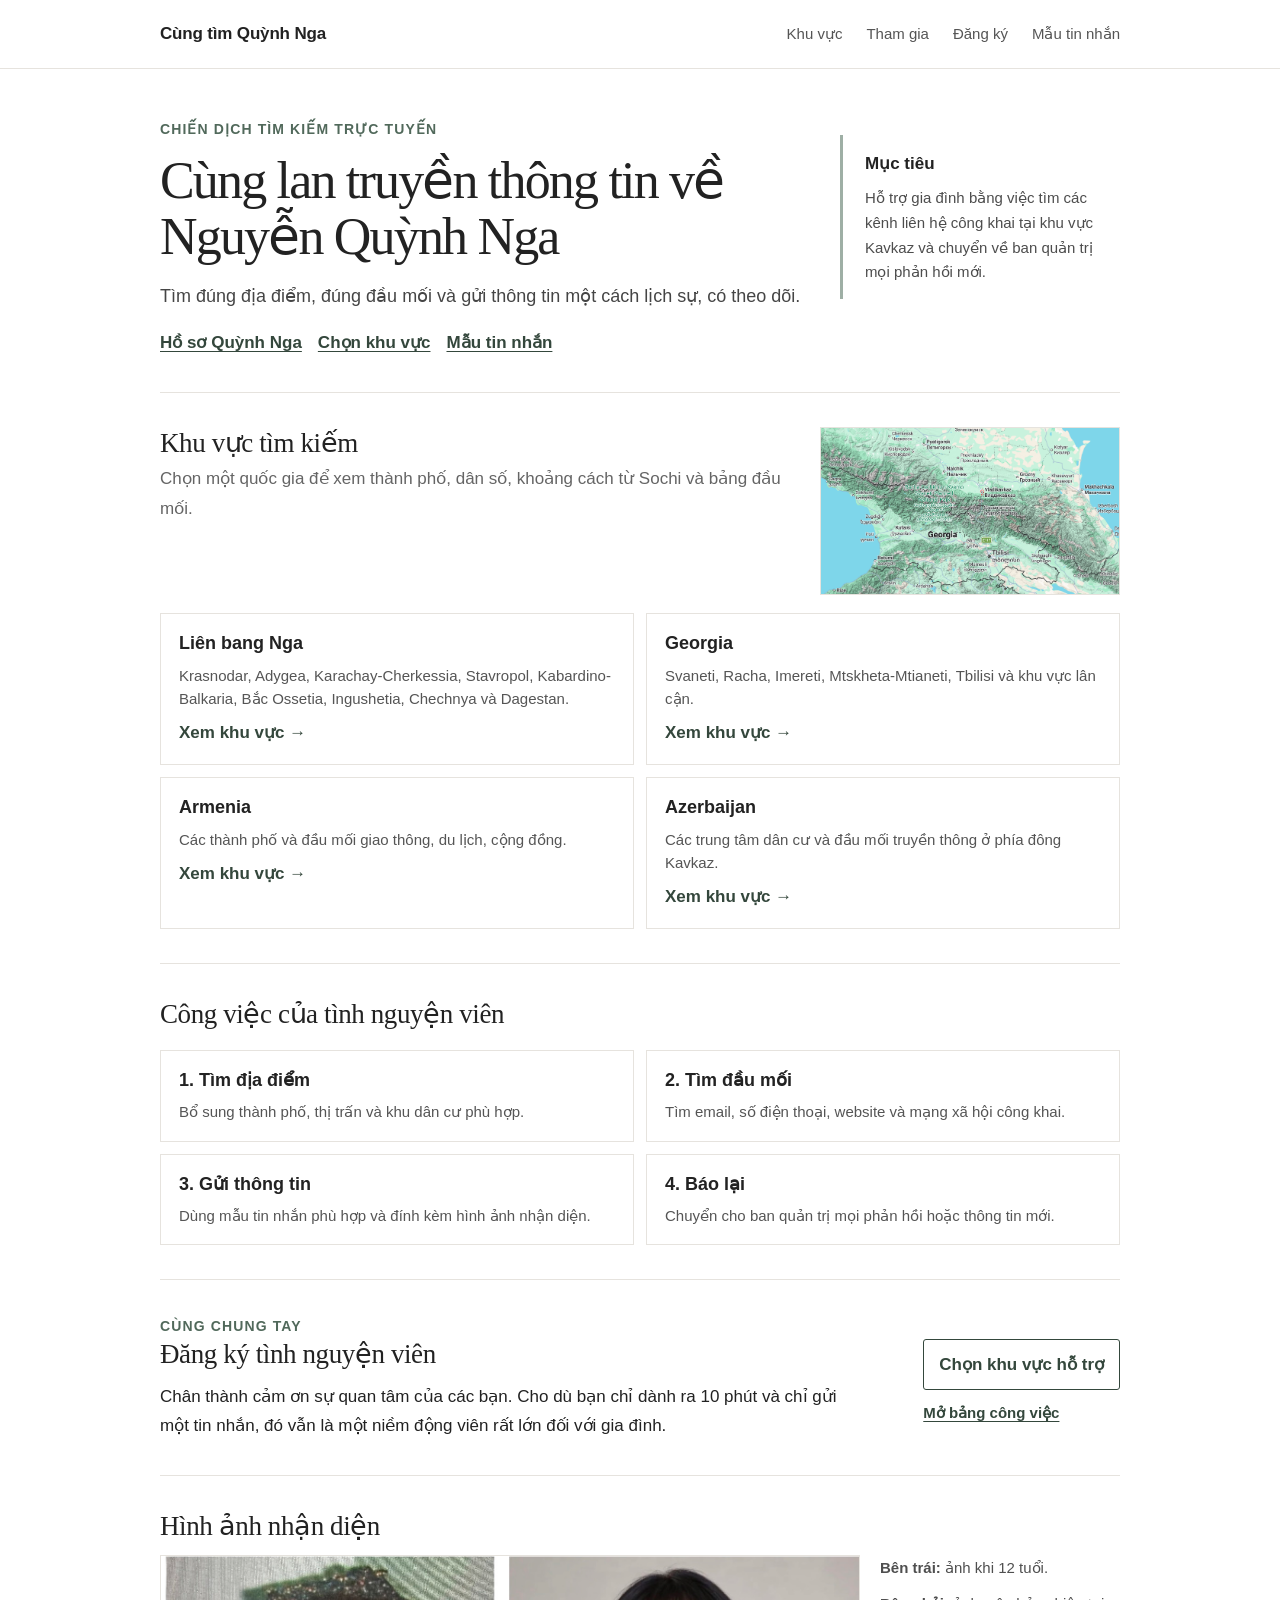
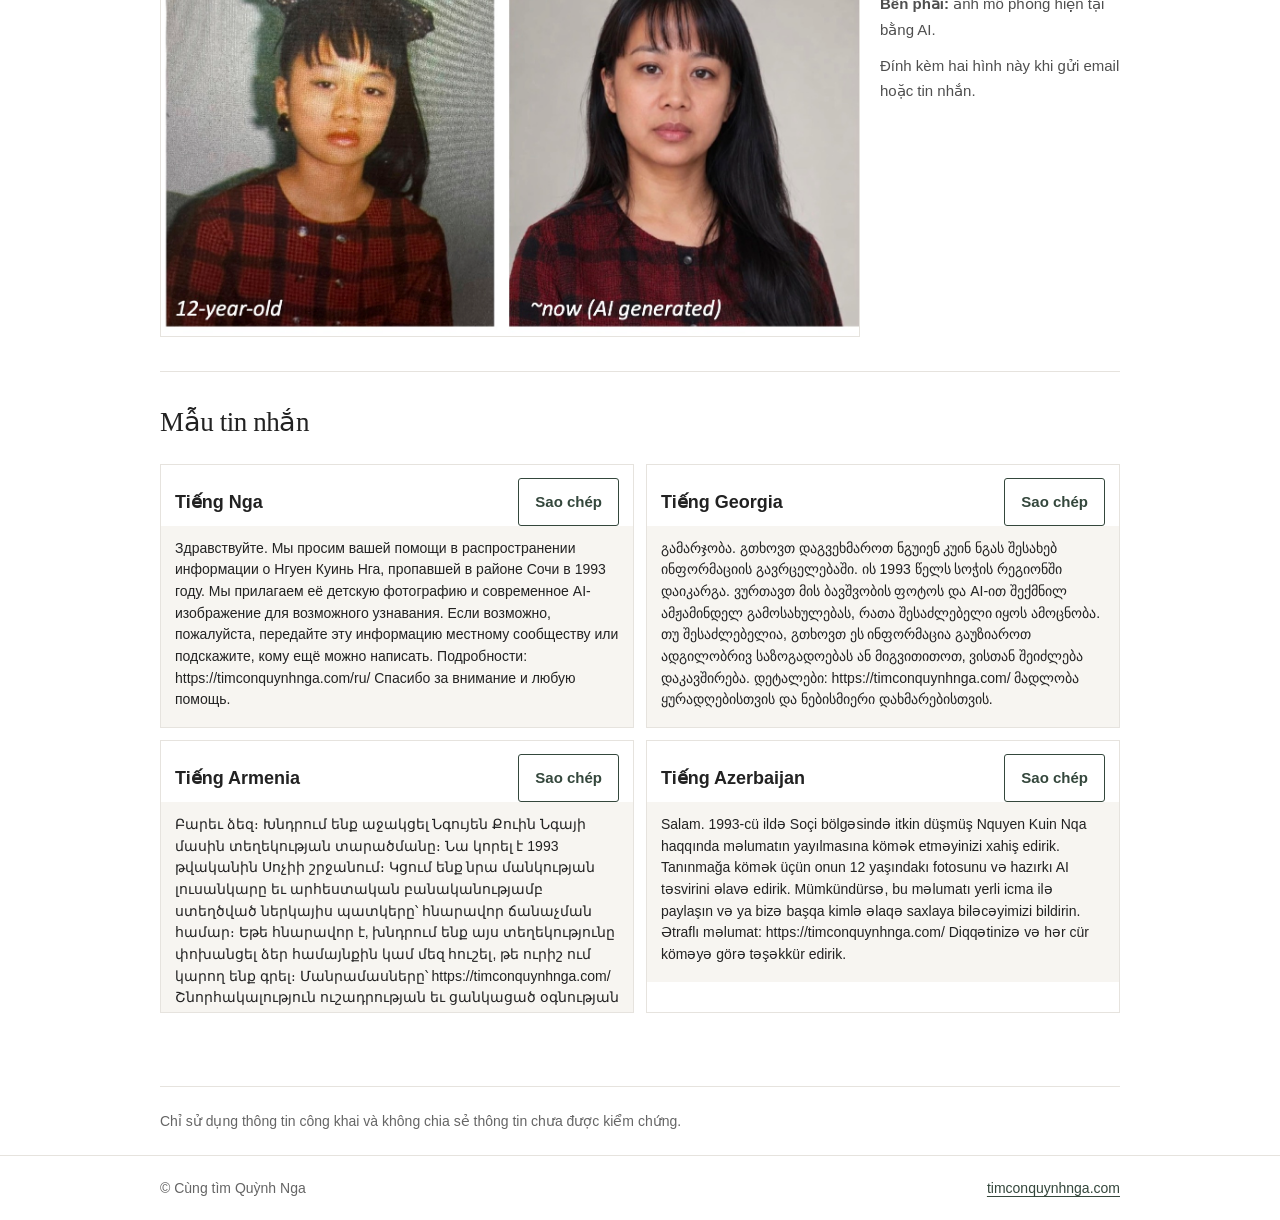
==== index.html @ 2521f254 "init" ====
<!doctype html>
<html lang="vi">
<head>
  <meta charset="utf-8">
  <meta name="viewport" content="width=device-width, initial-scale=1">
  <meta name="description" content="Chiến dịch cộng đồng hỗ trợ lan truyền thông tin tìm kiếm Nguyễn Quỳnh Nga tại khu vực Kavkaz.">
  <title>Cùng tìm Quỳnh Nga</title>
  <link rel="stylesheet" href="styles.css">
</head>
<body>
  <a class="skip-link" href="#main">Bỏ qua điều hướng</a>

  <header class="site-header">
    <div class="page header-inner">
      <a class="site-name" href="index.html">Cùng tìm Quỳnh Nga</a>
      <nav aria-label="Điều hướng chính">
        <a href="#khu-vuc">Khu vực</a>
        <a href="#tinh-nguyen">Tham gia</a>
        <a href="#dang-ky">Đăng ký</a>
        <a href="#mau-thu">Mẫu tin nhắn</a>
      </nav>
    </div>
  </header>

  <main id="main" class="page">
    <section class="intro" id="top">
      <div class="intro-copy">
        <p class="kicker">Chiến dịch tìm kiếm trực tuyến</p>
        <h1>Cùng lan truyền thông tin về Nguyễn Quỳnh Nga</h1>
        <p class="intro-text">Tìm đúng địa điểm, đúng đầu mối và gửi thông tin một cách lịch sự, có theo dõi.</p>
        <div class="links-row">
          <a href="https://timconquynhnga.com/" target="_blank" rel="noopener">Hồ sơ Quỳnh Nga</a>
          <a href="#khu-vuc">Chọn khu vực</a>
          <a href="#mau-thu">Mẫu tin nhắn</a>
        </div>
      </div>
      <aside class="intro-note">
        <strong>Mục tiêu</strong>
        <p>Hỗ trợ gia đình bằng việc tìm các kênh liên hệ công khai tại khu vực Kavkaz và chuyển về ban quản trị mọi phản hồi mới.</p>
      </aside>
    </section>

    <section id="khu-vuc">
      <div class="section-title-row">
        <div>
          <h2>Khu vực tìm kiếm</h2>
          <p class="section-lead">Chọn một quốc gia để xem thành phố, dân số, khoảng cách từ Sochi và bảng đầu mối.</p>
        </div>
        <figure class="mountain-map">
          <img src="assets/khu-vuc-nui-tim-kiem.png" alt="Bản đồ địa hình khu vực núi Kavkaz quanh Sochi và Georgia" loading="lazy">
        </figure>
      </div>

      <div class="country-grid compact-grid">
        <article class="country-card">
          <h3>Liên bang Nga</h3>
          <p>Krasnodar, Adygea, Karachay-Cherkessia, Stavropol, Kabardino-Balkaria, Bắc Ossetia, Ingushetia, Chechnya và Dagestan.</p>
          <a class="card-link" href="nga.html">Xem khu vực</a>
        </article>
        <article class="country-card">
          <h3>Georgia</h3>
          <p>Svaneti, Racha, Imereti, Mtskheta-Mtianeti, Tbilisi và khu vực lân cận.</p>
          <a class="card-link" href="georgia.html">Xem khu vực</a>
        </article>
        <article class="country-card">
          <h3>Armenia</h3>
          <p>Các thành phố và đầu mối giao thông, du lịch, cộng đồng.</p>
          <a class="card-link" href="armenia.html">Xem khu vực</a>
        </article>
        <article class="country-card">
          <h3>Azerbaijan</h3>
          <p>Các trung tâm dân cư và đầu mối truyền thông ở phía đông Kavkaz.</p>
          <a class="card-link" href="azerbaijan.html">Xem khu vực</a>
        </article>
      </div>
    </section>

    <section id="tinh-nguyen">
      <h2>Công việc của tình nguyện viên</h2>
      <div class="task-grid compact-grid">
        <article><h3>1. Tìm địa điểm</h3><p>Bổ sung thành phố, thị trấn và khu dân cư phù hợp.</p></article>
        <article><h3>2. Tìm đầu mối</h3><p>Tìm email, số điện thoại, website và mạng xã hội công khai.</p></article>
        <article><h3>3. Gửi thông tin</h3><p>Dùng mẫu tin nhắn phù hợp và đính kèm hình ảnh nhận diện.</p></article>
        <article><h3>4. Báo lại</h3><p>Chuyển cho ban quản trị mọi phản hồi hoặc thông tin mới.</p></article>
      </div>
    </section>

    <section class="volunteer-signup" id="dang-ky">
      <div>
        <p class="kicker">Cùng chung tay</p>
        <h2>Đăng ký tình nguyện viên</h2>
        <p>Chân thành cảm ơn sự quan tâm của các bạn. Cho dù bạn chỉ dành ra 10 phút và chỉ gửi một tin nhắn, đó vẫn là một niềm động viên rất lớn đối với gia đình.</p>
      </div>
      <div class="signup-actions">
        <a class="sheet-button" href="#khu-vuc">Chọn khu vực hỗ trợ</a>
        <a class="text-link" href="https://docs.google.com/spreadsheets/d/1y5IT9wJrsxHUxSeygnta8Y9Z0lQcKngUpPZOKxu6hG8/edit" target="_blank" rel="noopener">Mở bảng công việc</a>
      </div>
    </section>

    <section class="portrait-section" id="nhan-dien">
      <h2>Hình ảnh nhận diện</h2>
      <div class="portrait-card compact-portrait">
        <img src="assets/quynh-nga-doi-chieu.jpg" alt="Ảnh Nguyễn Quỳnh Nga khi 12 tuổi và ảnh mô phỏng hiện tại bằng AI" loading="lazy">
        <div class="portrait-copy">
          <p><strong>Bên trái:</strong> ảnh khi 12 tuổi.</p>
          <p><strong>Bên phải:</strong> ảnh mô phỏng hiện tại bằng AI.</p>
          <p>Đính kèm hai hình này khi gửi email hoặc tin nhắn.</p>
        </div>
      </div>
    </section>

    <section id="mau-thu">
      <h2>Mẫu tin nhắn</h2>
      <div class="message-stack compact-messages">
        <article class="message-card">
          <div class="message-head"><h3>Tiếng Nga</h3><button type="button" class="copy-button" data-target="msg-ru">Sao chép</button></div>
          <div class="message-box" id="msg-ru">Здравствуйте. Мы просим вашей помощи в распространении информации о Нгуен Куинь Нга, пропавшей в районе Сочи в 1993 году. Мы прилагаем её детскую фотографию и современное AI-изображение для возможного узнавания. Если возможно, пожалуйста, передайте эту информацию местному сообществу или подскажите, кому ещё можно написать. Подробности: https://timconquynhnga.com/ru/ Спасибо за внимание и любую помощь.</div>
        </article>
        <article class="message-card">
          <div class="message-head"><h3>Tiếng Georgia</h3><button type="button" class="copy-button" data-target="msg-ka">Sao chép</button></div>
          <div class="message-box" id="msg-ka">გამარჯობა. გთხოვთ დაგვეხმაროთ ნგუიენ კუინ ნგას შესახებ ინფორმაციის გავრცელებაში. ის 1993 წელს სოჭის რეგიონში დაიკარგა. ვურთავთ მის ბავშვობის ფოტოს და AI-ით შექმნილ ამჟამინდელ გამოსახულებას, რათა შესაძლებელი იყოს ამოცნობა. თუ შესაძლებელია, გთხოვთ ეს ინფორმაცია გაუზიაროთ ადგილობრივ საზოგადოებას ან მიგვითითოთ, ვისთან შეიძლება დაკავშირება. დეტალები: https://timconquynhnga.com/ მადლობა ყურადღებისთვის და ნებისმიერი დახმარებისთვის.</div>
        </article>
        <article class="message-card">
          <div class="message-head"><h3>Tiếng Armenia</h3><button type="button" class="copy-button" data-target="msg-hy">Sao chép</button></div>
          <div class="message-box" id="msg-hy">Բարեւ ձեզ։ Խնդրում ենք աջակցել Նգույեն Քուին Նգայի մասին տեղեկության տարածմանը։ Նա կորել է 1993 թվականին Սոչիի շրջանում։ Կցում ենք նրա մանկության լուսանկարը եւ արհեստական բանականությամբ ստեղծված ներկայիս պատկերը՝ հնարավոր ճանաչման համար։ Եթե հնարավոր է, խնդրում ենք այս տեղեկությունը փոխանցել ձեր համայնքին կամ մեզ հուշել, թե ուրիշ ում կարող ենք գրել։ Մանրամասները՝ https://timconquynhnga.com/ Շնորհակալություն ուշադրության եւ ցանկացած օգնության համար։</div>
        </article>
        <article class="message-card">
          <div class="message-head"><h3>Tiếng Azerbaijan</h3><button type="button" class="copy-button" data-target="msg-az">Sao chép</button></div>
          <div class="message-box" id="msg-az">Salam. 1993-cü ildə Soçi bölgəsində itkin düşmüş Nquyen Kuin Nqa haqqında məlumatın yayılmasına kömək etməyinizi xahiş edirik. Tanınmağa kömək üçün onun 12 yaşındakı fotosunu və hazırkı AI təsvirini əlavə edirik. Mümkündürsə, bu məlumatı yerli icma ilə paylaşın və ya bizə başqa kimlə əlaqə saxlaya biləcəyimizi bildirin. Ətraflı məlumat: https://timconquynhnga.com/ Diqqətinizə və hər cür köməyə görə təşəkkür edirik.</div>
        </article>
      </div>
      <p class="copy-status" id="copyStatus" role="status" aria-live="polite"></p>
    </section>

    <section class="closing compact-closing">
      <p>Chỉ sử dụng thông tin công khai và không chia sẻ thông tin chưa được kiểm chứng.</p>
    </section>
  </main>

  <footer>
    <div class="page footer-inner">
      <span>© Cùng tìm Quỳnh Nga</span>
      <a href="https://timconquynhnga.com/" target="_blank" rel="noopener">timconquynhnga.com</a>
    </div>
  </footer>
  <script src="script.js"></script>
</body>
</html>
---- styles.css ----
:root {
  --text: #222;
  --muted: #656565;
  --line: #e6e3de;
  --soft: #f7f5f1;
  --accent: #51695b;
  --accent-dark: #34473c;
  --page: 960px;
}

* { box-sizing: border-box; }
html { scroll-behavior: smooth; }
body {
  margin: 0;
  background: #fff;
  color: var(--text);
  font-family: -apple-system, BlinkMacSystemFont, "Segoe UI", Roboto, Helvetica, Arial, sans-serif;
  font-size: 17px;
  line-height: 1.72;
}
.page { width: min(var(--page), calc(100% - 40px)); margin: 0 auto; }
a { color: var(--accent-dark); text-underline-offset: 3px; }
a:hover { color: #17291f; }
img { max-width: 100%; }

.skip-link { position: absolute; left: -9999px; top: 8px; }
.skip-link:focus { left: 12px; z-index: 10; padding: 8px 12px; background: white; border: 1px solid var(--line); }

.site-header { border-bottom: 1px solid var(--line); background: rgba(255,255,255,.97); position: sticky; top: 0; z-index: 9; }
.header-inner { min-height: 68px; display: flex; align-items: center; justify-content: space-between; gap: 28px; }
.site-name { color: var(--text); font-weight: 650; text-decoration: none; letter-spacing: -.01em; }
nav { display: flex; gap: 24px; flex-wrap: wrap; }
nav a { color: #555; text-decoration: none; font-size: 15px; }
nav a:hover { color: var(--text); }

main section { padding: 50px 0; border-bottom: 1px solid var(--line); }
.intro { display: grid; grid-template-columns: minmax(0, 1fr) 280px; gap: 56px; padding-top: 72px; }
.kicker { margin: 0 0 12px; color: var(--accent); font-size: 14px; font-weight: 700; letter-spacing: .08em; text-transform: uppercase; }
h1 { max-width: 760px; margin: 0 0 22px; font-family: Georgia, "Times New Roman", serif; font-size: clamp(38px, 5.1vw, 58px); line-height: 1.08; font-weight: 500; letter-spacing: -.035em; }
h2 { margin: 0 0 18px; font-family: Georgia, "Times New Roman", serif; font-size: 30px; line-height: 1.25; font-weight: 500; letter-spacing: -.015em; }
h3 { margin: 0 0 8px; font-size: 18px; line-height: 1.35; }
p { margin: 0 0 16px; }
.intro-text { max-width: 700px; color: #454545; font-size: 19px; }
.links-row { display: flex; gap: 20px; flex-wrap: wrap; margin-top: 24px; }
.links-row a { font-weight: 600; }
.intro-note { align-self: start; margin-top: 32px; padding: 20px 0 20px 22px; border-left: 3px solid #9eafa5; color: #4d4d4d; }
.intro-note strong { display: block; margin-bottom: 8px; color: var(--text); }
.intro-note p { margin: 0; font-size: 15px; line-height: 1.65; }
.section-lead { color: var(--muted); margin-top: -8px; }

.portrait-card { display: grid; grid-template-columns: minmax(0, 1fr) 300px; gap: 28px; align-items: start; }
.portrait-card img { display: block; width: 100%; border: 1px solid var(--line); background: var(--soft); }
.portrait-copy { color: #4f4f4f; }

.country-grid, .task-grid { display: grid; grid-template-columns: repeat(2, minmax(0, 1fr)); gap: 18px; margin-top: 28px; }
.country-card, .task-grid article {
  padding: 22px; border: 1px solid var(--line); background: #fff;
}
.country-card p, .task-grid p { color: #555; margin-bottom: 0; }
.card-link { display: inline-block; margin-top: 12px; font-weight: 600; text-decoration: none; }
.card-link::after { content: ' →'; }

.map-block { margin: 38px 0 0; }
.map-block img { display: block; width: 100%; max-height: 620px; object-fit: contain; border: 1px solid var(--line); background: var(--soft); }
figcaption { margin-top: 9px; color: var(--muted); font-size: 14px; }

.soft-note { margin-top: 18px; color: #505050; }
.message-stack { margin-top: 24px; display: grid; gap: 18px; }
.message-card { border: 1px solid var(--line); background: #fff; }
.message-head { display: flex; align-items: center; justify-content: space-between; gap: 16px; padding: 18px 20px 0; }
.message-head h3 { margin: 0; }
.message-box { padding: 16px 20px 22px; background: var(--soft); white-space: pre-wrap; }
button { appearance: none; border: 1px solid var(--accent-dark); background: #fff; color: var(--accent-dark); padding: 10px 16px; border-radius: 3px; font: inherit; font-size: 15px; font-weight: 650; cursor: pointer; }
button:hover { background: var(--accent-dark); color: #fff; }
.copy-status { display: inline-block; margin-top: 14px; color: var(--muted); font-size: 14px; }
.closing { border-bottom: 0; }

.region-page .intro { grid-template-columns: 1fr; gap: 10px; }
.back-link { display: inline-block; margin-bottom: 18px; text-decoration: none; font-weight: 600; }
.region-table { width: 100%; border-collapse: collapse; margin-top: 22px; }
.region-table th, .region-table td { border-bottom: 1px solid var(--line); padding: 12px 10px; text-align: left; vertical-align: top; }
.region-table th { font-size: 14px; color: #555; font-weight: 700; }
.region-list-simple { margin: 0; padding-left: 20px; }
.region-list-simple li { margin-bottom: 10px; }

footer { border-top: 1px solid var(--line); color: var(--muted); font-size: 14px; }
.footer-inner { min-height: 82px; display: flex; align-items: center; justify-content: space-between; gap: 20px; }

@media (max-width: 760px) {
  body { font-size: 16px; }
  .header-inner { padding: 14px 0; align-items: flex-start; flex-direction: column; gap: 8px; }
  nav { gap: 14px; }
  .intro, .portrait-card, .country-grid, .task-grid { grid-template-columns: 1fr; gap: 16px; }
  main section { padding: 40px 0; }
  .footer-inner { padding: 20px 0; align-items: flex-start; flex-direction: column; }
  .message-head { align-items: flex-start; flex-direction: column; }
  .region-table { display: block; overflow-x: auto; }
}

.sheet-button {display:inline-block;margin-top:10px;padding:10px 15px;border:1px solid var(--accent-dark);border-radius:3px;text-decoration:none;font-weight:650;}
.sheet-button:hover {background:var(--accent-dark);color:#fff;}
.city-sheet-link {font-weight:600;white-space:nowrap;}
.sheet-explainer {color:var(--muted);max-width:760px;}

/* Compact layout refinements */
main section { padding: 34px 0; }
.intro { padding-top: 48px; gap: 36px; }
h1 { font-size: clamp(34px, 4.7vw, 52px); margin-bottom: 16px; }
h2 { font-size: 27px; margin-bottom: 12px; }
.intro-text { font-size: 18px; }
.links-row { margin-top: 16px; gap: 16px; }
.intro-note { margin-top: 18px; padding-top: 14px; padding-bottom: 14px; }
.section-title-row { display: grid; grid-template-columns: minmax(0,1fr) 300px; gap: 28px; align-items: start; }
.mountain-map { margin: 0; }
.mountain-map img { display:block; width:100%; aspect-ratio: 16 / 9; object-fit:cover; border:1px solid var(--line); }
.compact-grid { margin-top: 18px; gap: 12px; }
.country-card, .task-grid article { padding: 17px 18px; }
.country-card p, .task-grid p { font-size: 15px; line-height: 1.55; }
.card-link { margin-top: 8px; }
.compact-portrait { grid-template-columns: minmax(0, 1fr) 240px; gap: 20px; }
.compact-portrait img { max-height: 430px; object-fit: cover; }
.compact-portrait p { margin-bottom: 10px; font-size: 15px; }
.compact-messages { grid-template-columns: repeat(2,minmax(0,1fr)); gap: 12px; }
.message-head { padding: 13px 14px 0; }
.message-box { padding: 12px 14px 16px; font-size: 14px; line-height: 1.55; max-height: 210px; overflow:auto; }
.compact-closing { padding-top: 22px; padding-bottom: 22px; }
.compact-closing p { margin: 0; color: var(--muted); font-size: 14px; }
.footer-inner { min-height: 64px; }
.region-page .intro { padding-top: 36px; padding-bottom: 24px; }
.region-page main section { padding: 28px 0; }
.region-table { margin-top: 14px; }
.region-table th, .region-table td { padding: 9px 8px; }

@media (max-width:760px) {
  .section-title-row, .compact-messages { grid-template-columns: 1fr; }
  .mountain-map { max-width: 420px; }
  .compact-portrait { grid-template-columns: 1fr; }
  .message-box { max-height: none; }
}

.volunteer-signup {
  display: grid;
  grid-template-columns: minmax(0, 1fr) auto;
  gap: 32px;
  align-items: center;
  padding-top: 34px;
  padding-bottom: 34px;
}
.volunteer-signup h2 { margin-bottom: 10px; }
.volunteer-signup p { max-width: 690px; margin-bottom: 0; }
.signup-actions { display: flex; flex-direction: column; align-items: flex-start; gap: 10px; min-width: 190px; }
.text-link { font-size: 15px; font-weight: 600; }
@media (max-width: 760px) {
  .volunteer-signup { grid-template-columns: 1fr; gap: 18px; }
}
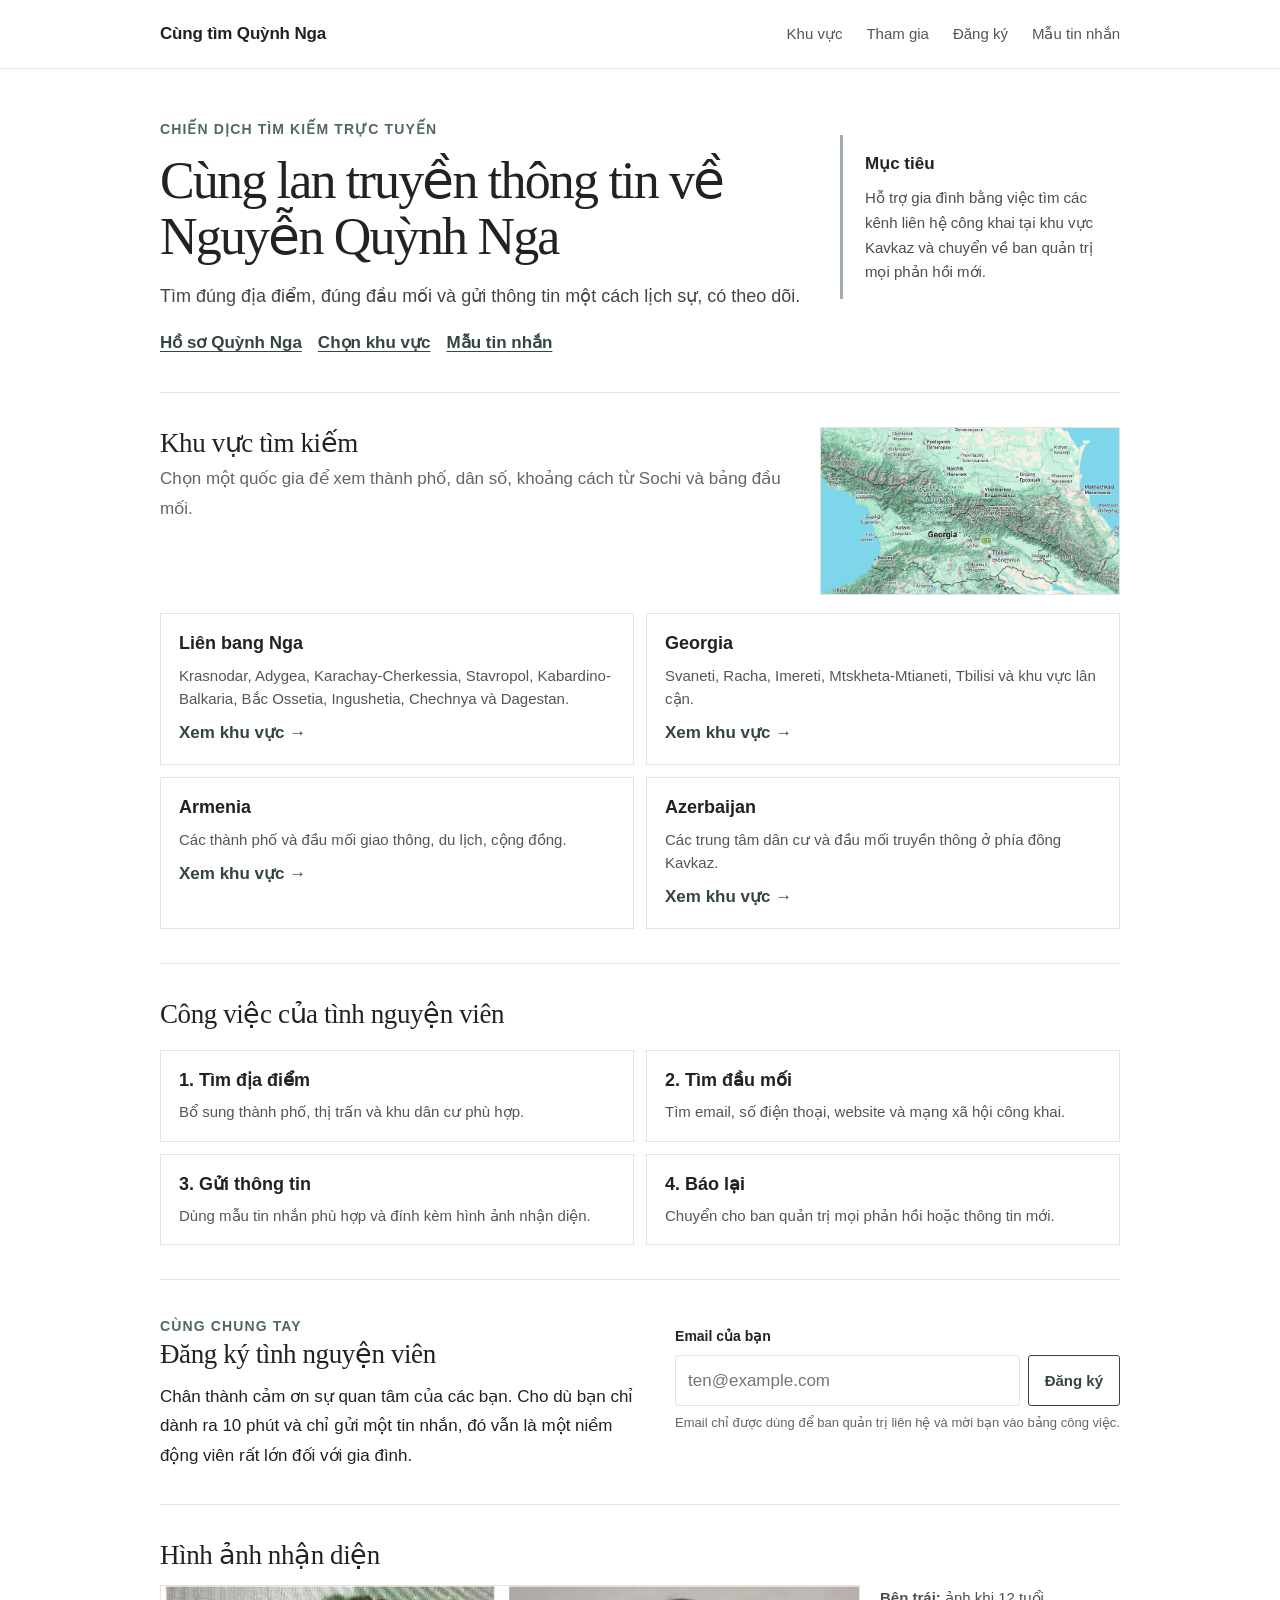
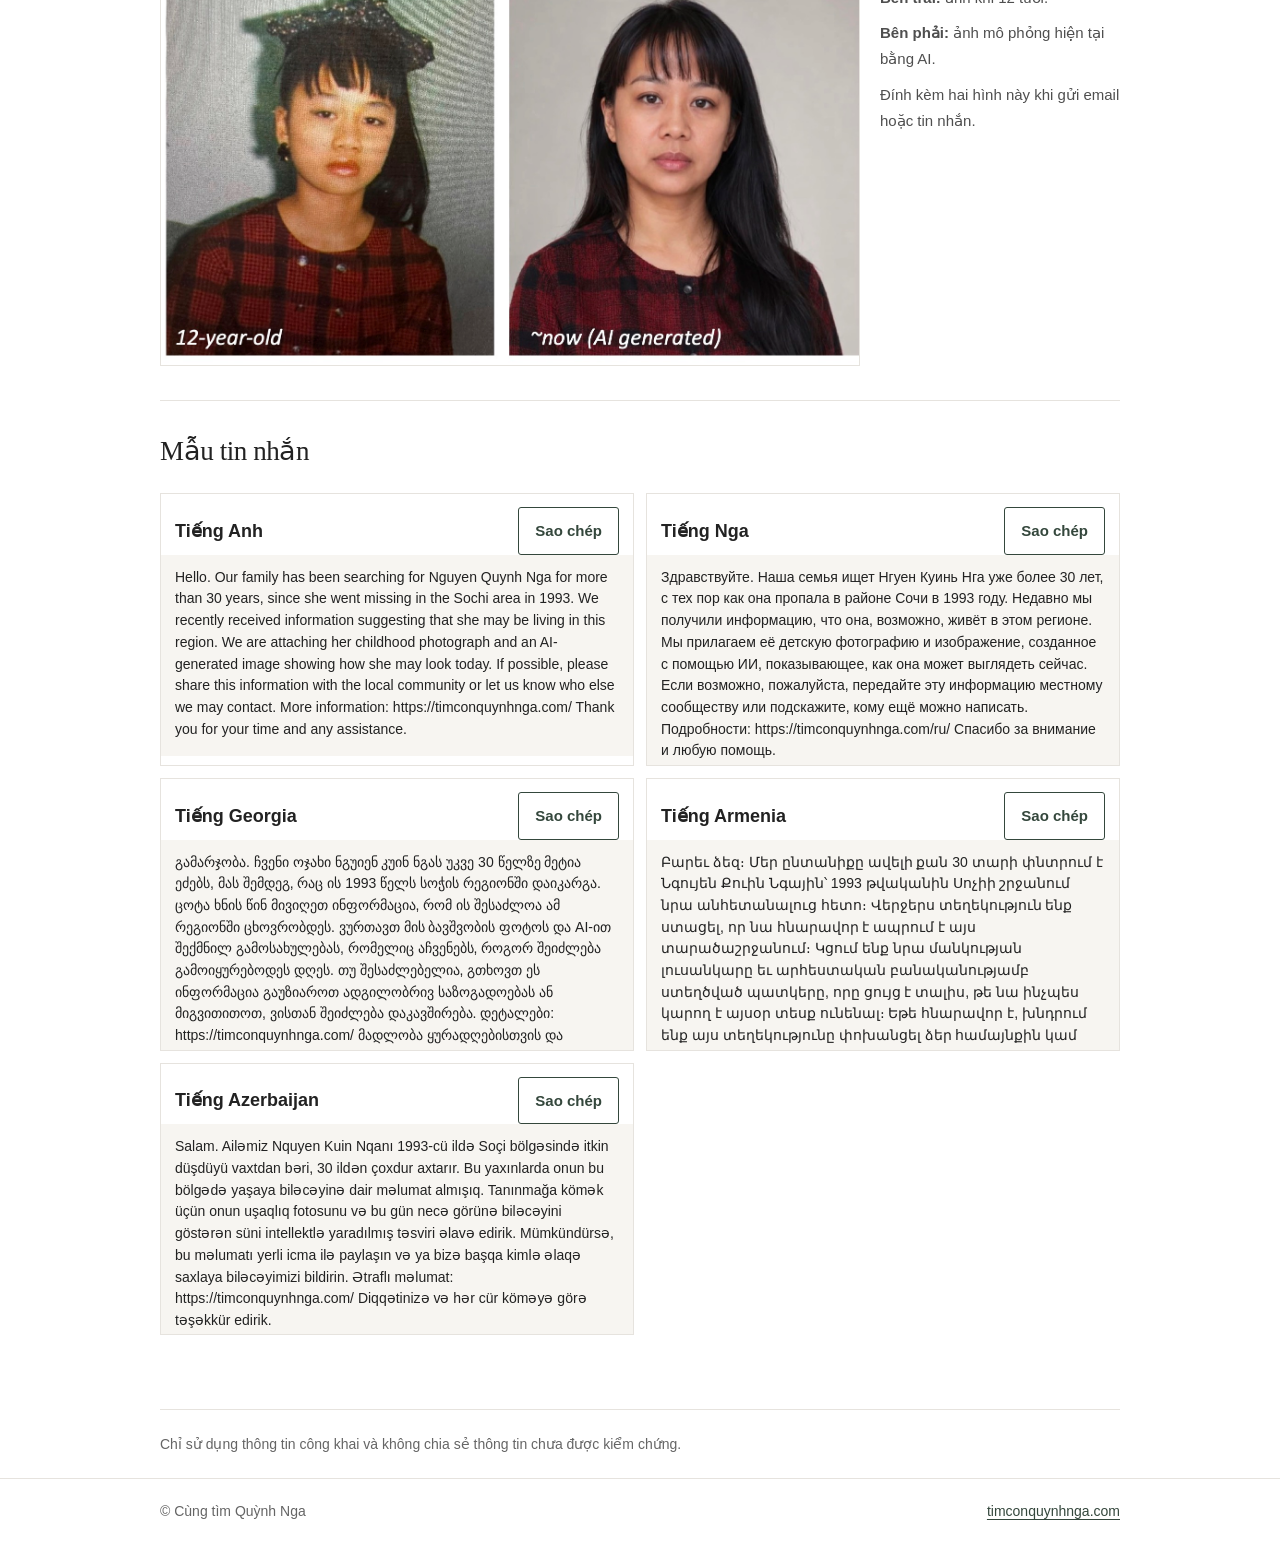
==== commit 20feb401: "update" ====
--- a/index.html
+++ b/index.html
@@ -91,10 +91,16 @@
         <h2>Đăng ký tình nguyện viên</h2>
         <p>Chân thành cảm ơn sự quan tâm của các bạn. Cho dù bạn chỉ dành ra 10 phút và chỉ gửi một tin nhắn, đó vẫn là một niềm động viên rất lớn đối với gia đình.</p>
       </div>
-      <div class="signup-actions">
-        <a class="sheet-button" href="#khu-vuc">Chọn khu vực hỗ trợ</a>
-        <a class="text-link" href="https://docs.google.com/spreadsheets/d/1y5IT9wJrsxHUxSeygnta8Y9Z0lQcKngUpPZOKxu6hG8/edit" target="_blank" rel="noopener">Mở bảng công việc</a>
-      </div>
+      <form class="signup-form" id="volunteerForm" novalidate>
+        <label for="volunteerEmail">Email của bạn</label>
+        <div class="signup-row">
+          <input id="volunteerEmail" name="email" type="email" autocomplete="email" placeholder="ten@example.com" required>
+          <button type="submit">Đăng ký</button>
+        </div>
+        <input class="hp-field" type="text" name="website" tabindex="-1" autocomplete="off" aria-hidden="true">
+        <p class="form-note">Email chỉ được dùng để ban quản trị liên hệ và mời bạn vào bảng công việc.</p>
+        <p class="form-status" id="volunteerStatus" role="status" aria-live="polite"></p>
+      </form>
     </section>
 
     <section class="portrait-section" id="nhan-dien">
@@ -113,20 +119,24 @@
       <h2>Mẫu tin nhắn</h2>
       <div class="message-stack compact-messages">
         <article class="message-card">
+          <div class="message-head"><h3>Tiếng Anh</h3><button type="button" class="copy-button" data-target="msg-en">Sao chép</button></div>
+          <div class="message-box" id="msg-en">Hello. Our family has been searching for Nguyen Quynh Nga for more than 30 years, since she went missing in the Sochi area in 1993. We recently received information suggesting that she may be living in this region. We are attaching her childhood photograph and an AI-generated image showing how she may look today. If possible, please share this information with the local community or let us know who else we may contact. More information: https://timconquynhnga.com/ Thank you for your time and any assistance.</div>
+        </article>
+        <article class="message-card">
           <div class="message-head"><h3>Tiếng Nga</h3><button type="button" class="copy-button" data-target="msg-ru">Sao chép</button></div>
-          <div class="message-box" id="msg-ru">Здравствуйте. Мы просим вашей помощи в распространении информации о Нгуен Куинь Нга, пропавшей в районе Сочи в 1993 году. Мы прилагаем её детскую фотографию и современное AI-изображение для возможного узнавания. Если возможно, пожалуйста, передайте эту информацию местному сообществу или подскажите, кому ещё можно написать. Подробности: https://timconquynhnga.com/ru/ Спасибо за внимание и любую помощь.</div>
+          <div class="message-box" id="msg-ru">Здравствуйте. Наша семья ищет Нгуен Куинь Нга уже более 30 лет, с тех пор как она пропала в районе Сочи в 1993 году. Недавно мы получили информацию, что она, возможно, живёт в этом регионе. Мы прилагаем её детскую фотографию и изображение, созданное с помощью ИИ, показывающее, как она может выглядеть сейчас. Если возможно, пожалуйста, передайте эту информацию местному сообществу или подскажите, кому ещё можно написать. Подробности: https://timconquynhnga.com/ru/ Спасибо за внимание и любую помощь.</div>
         </article>
         <article class="message-card">
           <div class="message-head"><h3>Tiếng Georgia</h3><button type="button" class="copy-button" data-target="msg-ka">Sao chép</button></div>
-          <div class="message-box" id="msg-ka">გამარჯობა. გთხოვთ დაგვეხმაროთ ნგუიენ კუინ ნგას შესახებ ინფორმაციის გავრცელებაში. ის 1993 წელს სოჭის რეგიონში დაიკარგა. ვურთავთ მის ბავშვობის ფოტოს და AI-ით შექმნილ ამჟამინდელ გამოსახულებას, რათა შესაძლებელი იყოს ამოცნობა. თუ შესაძლებელია, გთხოვთ ეს ინფორმაცია გაუზიაროთ ადგილობრივ საზოგადოებას ან მიგვითითოთ, ვისთან შეიძლება დაკავშირება. დეტალები: https://timconquynhnga.com/ მადლობა ყურადღებისთვის და ნებისმიერი დახმარებისთვის.</div>
+          <div class="message-box" id="msg-ka">გამარჯობა. ჩვენი ოჯახი ნგუიენ კუინ ნგას უკვე 30 წელზე მეტია ეძებს, მას შემდეგ, რაც ის 1993 წელს სოჭის რეგიონში დაიკარგა. ცოტა ხნის წინ მივიღეთ ინფორმაცია, რომ ის შესაძლოა ამ რეგიონში ცხოვრობდეს. ვურთავთ მის ბავშვობის ფოტოს და AI-ით შექმნილ გამოსახულებას, რომელიც აჩვენებს, როგორ შეიძლება გამოიყურებოდეს დღეს. თუ შესაძლებელია, გთხოვთ ეს ინფორმაცია გაუზიაროთ ადგილობრივ საზოგადოებას ან მიგვითითოთ, ვისთან შეიძლება დაკავშირება. დეტალები: https://timconquynhnga.com/ მადლობა ყურადღებისთვის და ნებისმიერი დახმარებისთვის.</div>
         </article>
         <article class="message-card">
           <div class="message-head"><h3>Tiếng Armenia</h3><button type="button" class="copy-button" data-target="msg-hy">Sao chép</button></div>
-          <div class="message-box" id="msg-hy">Բարեւ ձեզ։ Խնդրում ենք աջակցել Նգույեն Քուին Նգայի մասին տեղեկության տարածմանը։ Նա կորել է 1993 թվականին Սոչիի շրջանում։ Կցում ենք նրա մանկության լուսանկարը եւ արհեստական բանականությամբ ստեղծված ներկայիս պատկերը՝ հնարավոր ճանաչման համար։ Եթե հնարավոր է, խնդրում ենք այս տեղեկությունը փոխանցել ձեր համայնքին կամ մեզ հուշել, թե ուրիշ ում կարող ենք գրել։ Մանրամասները՝ https://timconquynhnga.com/ Շնորհակալություն ուշադրության եւ ցանկացած օգնության համար։</div>
+          <div class="message-box" id="msg-hy">Բարեւ ձեզ։ Մեր ընտանիքը ավելի քան 30 տարի փնտրում է Նգույեն Քուին Նգային՝ 1993 թվականին Սոչիի շրջանում նրա անհետանալուց հետո։ Վերջերս տեղեկություն ենք ստացել, որ նա հնարավոր է ապրում է այս տարածաշրջանում։ Կցում ենք նրա մանկության լուսանկարը եւ արհեստական բանականությամբ ստեղծված պատկերը, որը ցույց է տալիս, թե նա ինչպես կարող է այսօր տեսք ունենալ։ Եթե հնարավոր է, խնդրում ենք այս տեղեկությունը փոխանցել ձեր համայնքին կամ մեզ հուշել, թե ուրիշ ում կարող ենք գրել։ Մանրամասները՝ https://timconquynhnga.com/ Շնորհակալություն ուշադրության եւ ցանկացած օգնության համար։</div>
         </article>
         <article class="message-card">
           <div class="message-head"><h3>Tiếng Azerbaijan</h3><button type="button" class="copy-button" data-target="msg-az">Sao chép</button></div>
-          <div class="message-box" id="msg-az">Salam. 1993-cü ildə Soçi bölgəsində itkin düşmüş Nquyen Kuin Nqa haqqında məlumatın yayılmasına kömək etməyinizi xahiş edirik. Tanınmağa kömək üçün onun 12 yaşındakı fotosunu və hazırkı AI təsvirini əlavə edirik. Mümkündürsə, bu məlumatı yerli icma ilə paylaşın və ya bizə başqa kimlə əlaqə saxlaya biləcəyimizi bildirin. Ətraflı məlumat: https://timconquynhnga.com/ Diqqətinizə və hər cür köməyə görə təşəkkür edirik.</div>
+          <div class="message-box" id="msg-az">Salam. Ailəmiz Nquyen Kuin Nqanı 1993-cü ildə Soçi bölgəsində itkin düşdüyü vaxtdan bəri, 30 ildən çoxdur axtarır. Bu yaxınlarda onun bu bölgədə yaşaya biləcəyinə dair məlumat almışıq. Tanınmağa kömək üçün onun uşaqlıq fotosunu və bu gün necə görünə biləcəyini göstərən süni intellektlə yaradılmış təsviri əlavə edirik. Mümkündürsə, bu məlumatı yerli icma ilə paylaşın və ya bizə başqa kimlə əlaqə saxlaya biləcəyimizi bildirin. Ətraflı məlumat: https://timconquynhnga.com/ Diqqətinizə və hər cür köməyə görə təşəkkür edirik.</div>
         </article>
       </div>
       <p class="copy-status" id="copyStatus" role="status" aria-live="polite"></p>
--- a/styles.css
+++ b/styles.css
@@ -153,3 +153,15 @@
 @media (max-width: 760px) {
   .volunteer-signup { grid-template-columns: 1fr; gap: 18px; }
 }
+
+
+.signup-form { min-width: min(100%, 360px); }
+.signup-form label { display:block; margin-bottom:7px; font-size:14px; font-weight:650; }
+.signup-row { display:flex; gap:8px; }
+.signup-row input[type="email"] { min-width:0; flex:1; border:1px solid var(--line); border-radius:3px; padding:10px 12px; font:inherit; background:#fff; }
+.signup-row input[type="email"]:focus { outline:2px solid rgba(81,105,91,.24); border-color:var(--accent); }
+.signup-row button:disabled { opacity:.65; cursor:wait; }
+.form-note, .form-status { margin:8px 0 0; color:var(--muted); font-size:13px; line-height:1.45; }
+.form-status { color:var(--accent-dark); min-height:1.45em; }
+.hp-field { position:absolute !important; left:-9999px !important; width:1px; height:1px; opacity:0; }
+@media (max-width:520px) { .signup-row { flex-direction:column; } .signup-row button { width:100%; } }
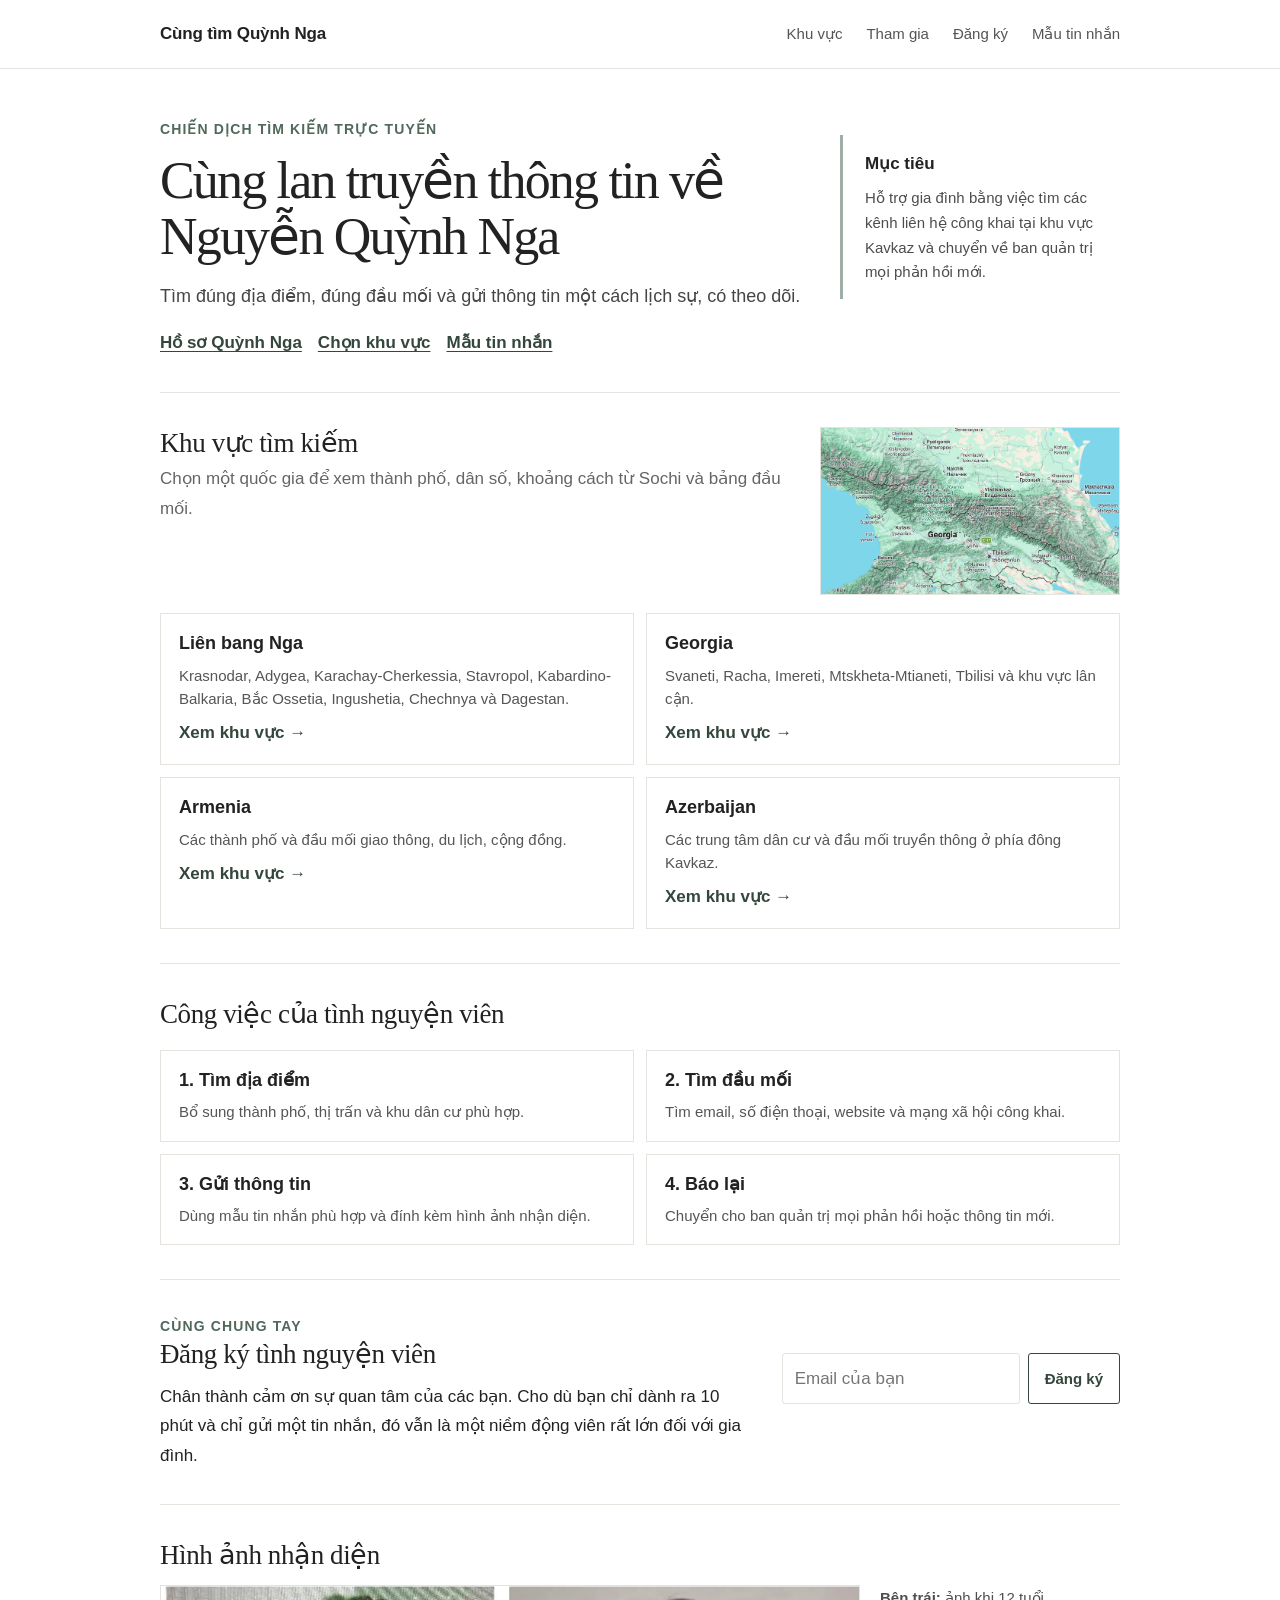
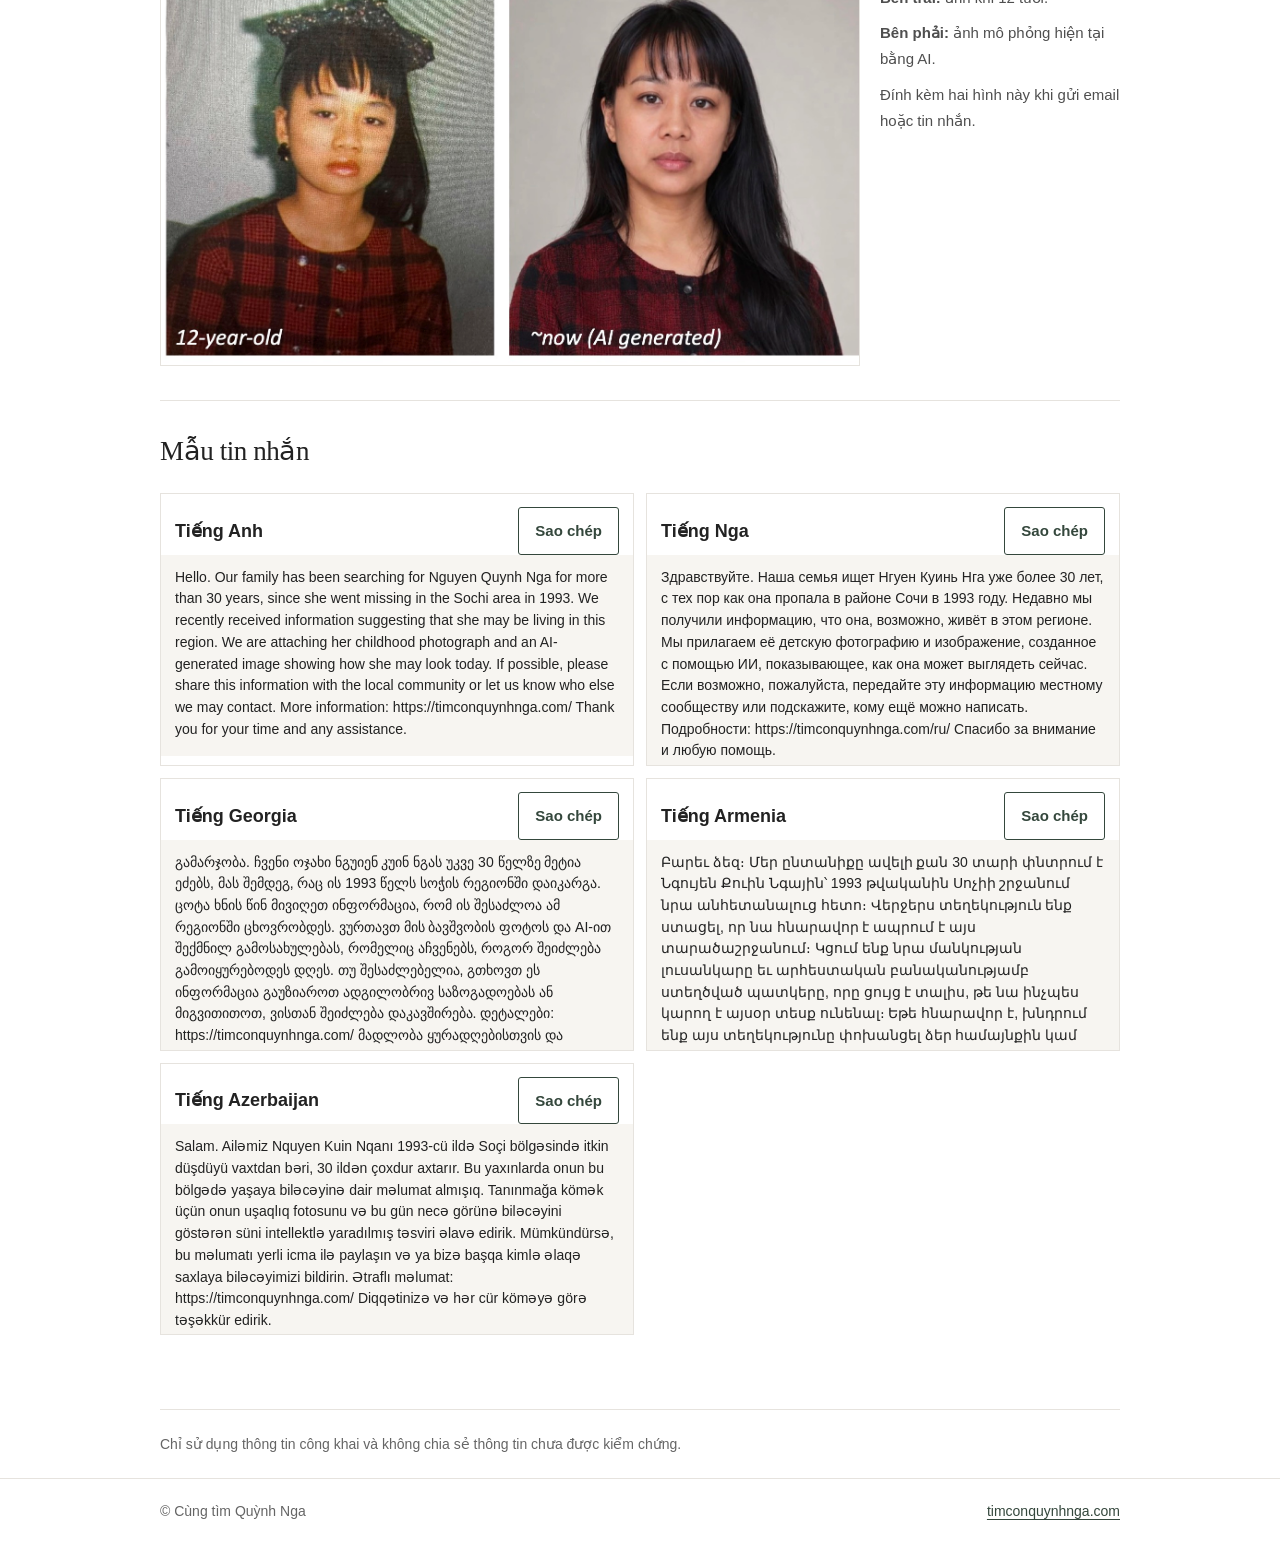
==== commit 8fe576d6: "fix register" ====
--- a/index.html
+++ b/index.html
@@ -92,13 +92,10 @@
         <p>Chân thành cảm ơn sự quan tâm của các bạn. Cho dù bạn chỉ dành ra 10 phút và chỉ gửi một tin nhắn, đó vẫn là một niềm động viên rất lớn đối với gia đình.</p>
       </div>
       <form class="signup-form" id="volunteerForm" novalidate>
-        <label for="volunteerEmail">Email của bạn</label>
         <div class="signup-row">
-          <input id="volunteerEmail" name="email" type="email" autocomplete="email" placeholder="ten@example.com" required>
+          <input id="volunteerEmail" name="email" type="email" autocomplete="email" inputmode="email" aria-label="Email đăng ký tình nguyện viên" placeholder="Email của bạn" required>
           <button type="submit">Đăng ký</button>
         </div>
-        <input class="hp-field" type="text" name="website" tabindex="-1" autocomplete="off" aria-hidden="true">
-        <p class="form-note">Email chỉ được dùng để ban quản trị liên hệ và mời bạn vào bảng công việc.</p>
         <p class="form-status" id="volunteerStatus" role="status" aria-live="polite"></p>
       </form>
     </section>
--- a/styles.css
+++ b/styles.css
@@ -156,12 +156,9 @@
 
 
 .signup-form { min-width: min(100%, 360px); }
-.signup-form label { display:block; margin-bottom:7px; font-size:14px; font-weight:650; }
 .signup-row { display:flex; gap:8px; }
 .signup-row input[type="email"] { min-width:0; flex:1; border:1px solid var(--line); border-radius:3px; padding:10px 12px; font:inherit; background:#fff; }
 .signup-row input[type="email"]:focus { outline:2px solid rgba(81,105,91,.24); border-color:var(--accent); }
 .signup-row button:disabled { opacity:.65; cursor:wait; }
-.form-note, .form-status { margin:8px 0 0; color:var(--muted); font-size:13px; line-height:1.45; }
-.form-status { color:var(--accent-dark); min-height:1.45em; }
-.hp-field { position:absolute !important; left:-9999px !important; width:1px; height:1px; opacity:0; }
+.form-status { margin:8px 0 0; color:var(--accent-dark); font-size:13px; line-height:1.45; min-height:1.45em; }
 @media (max-width:520px) { .signup-row { flex-direction:column; } .signup-row button { width:100%; } }
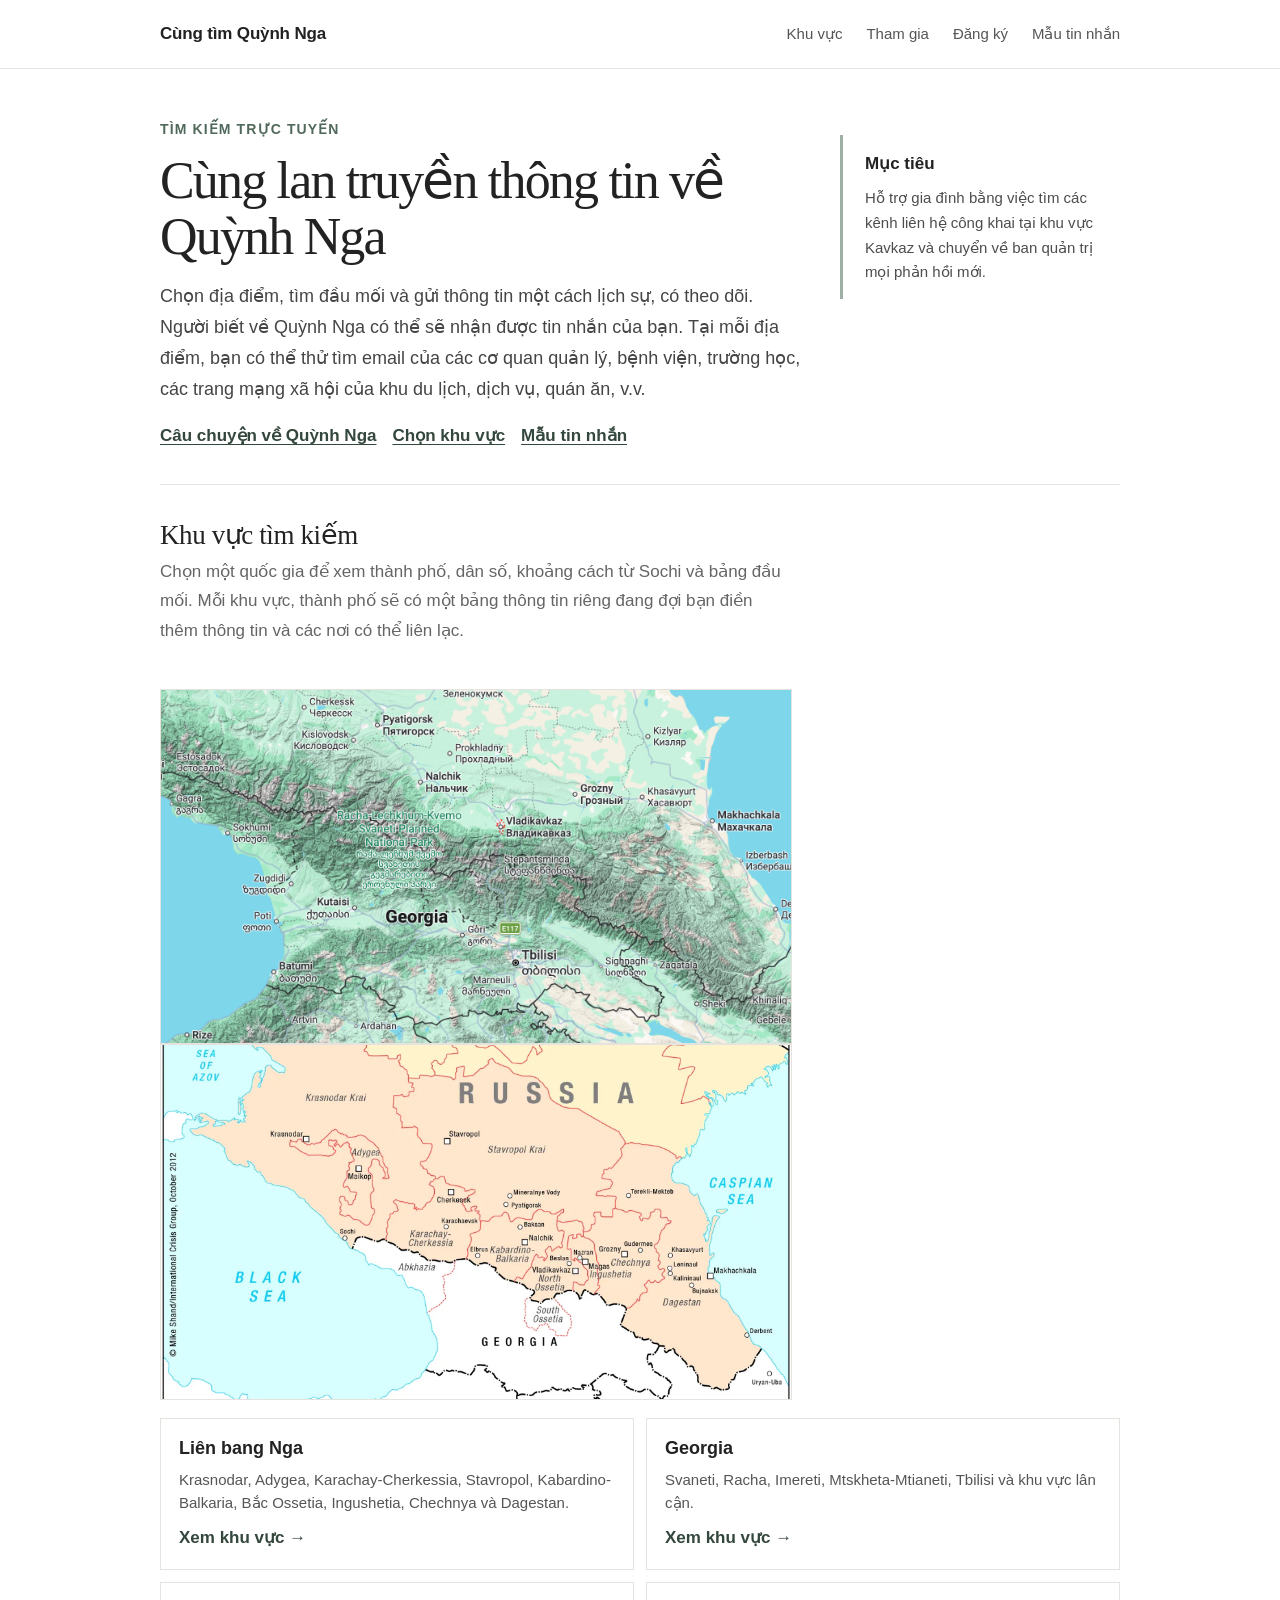
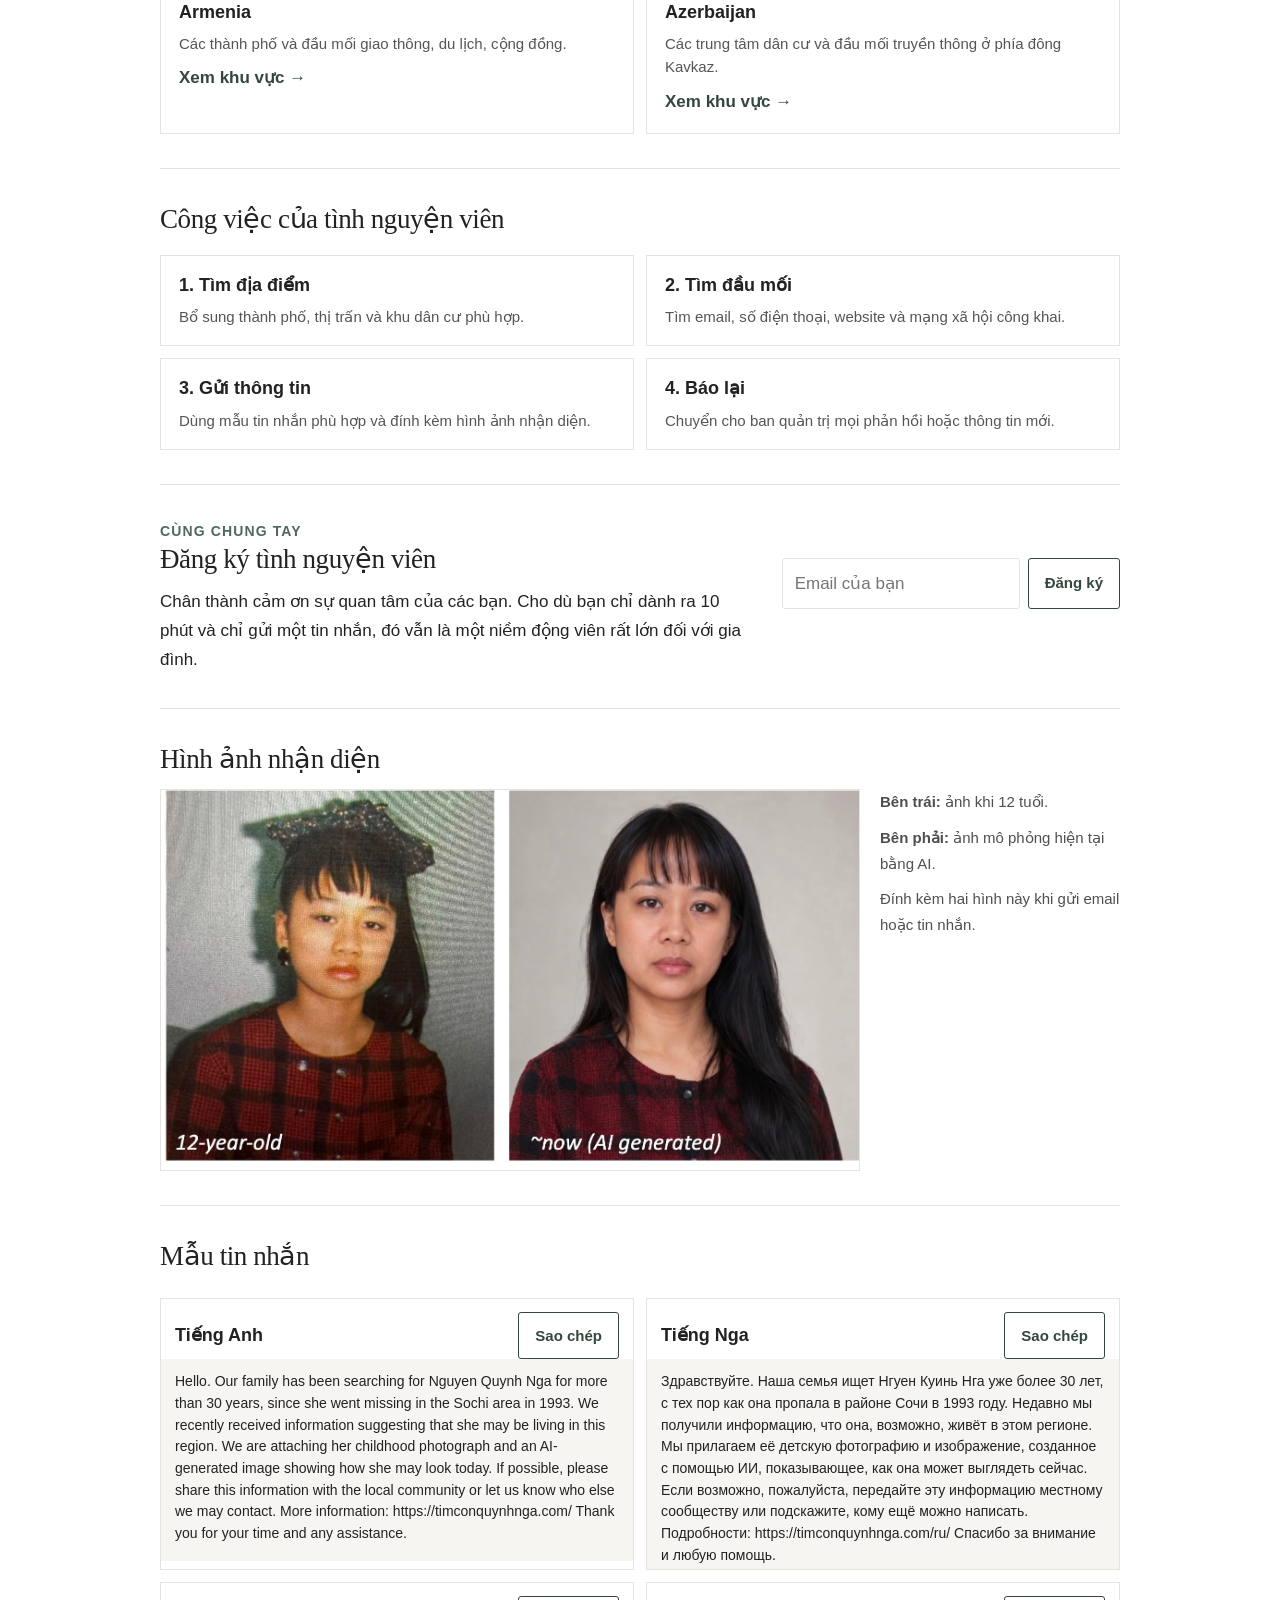
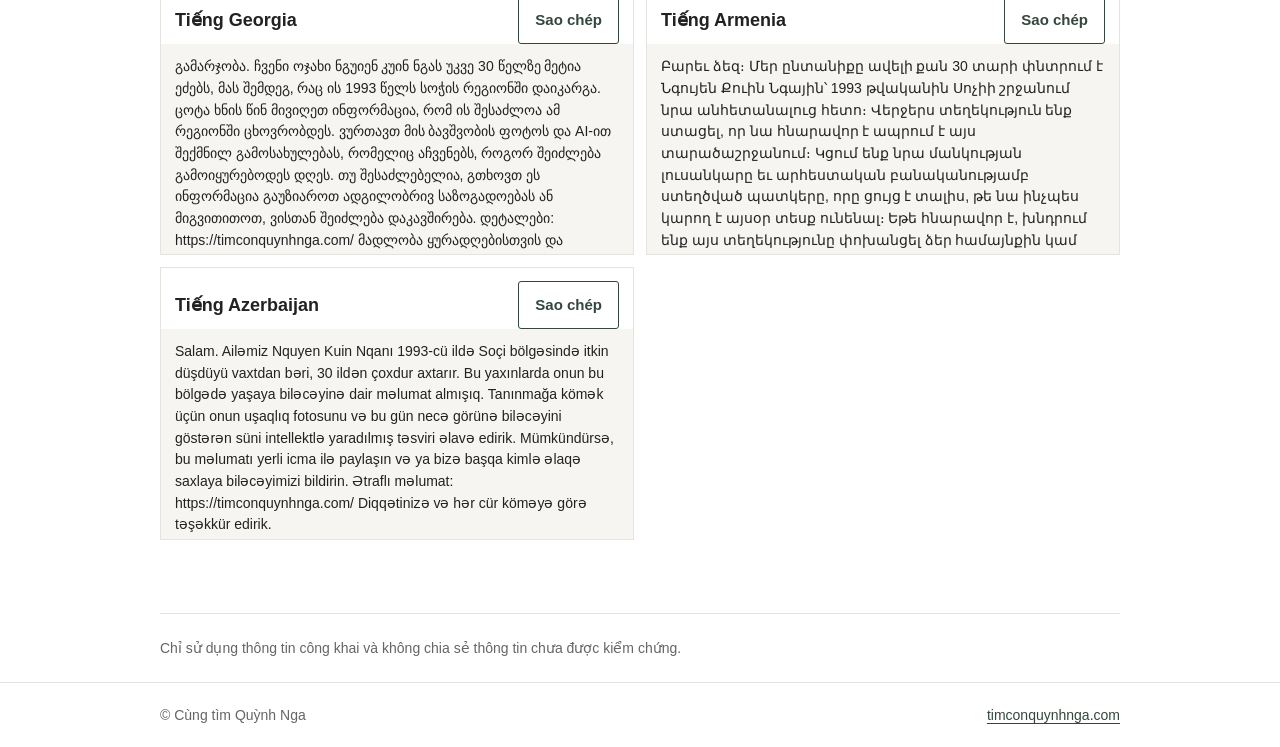
==== commit 79f27b04: "update" ====
--- a/index.html
+++ b/index.html
@@ -25,11 +25,11 @@
   <main id="main" class="page">
     <section class="intro" id="top">
       <div class="intro-copy">
-        <p class="kicker">Chiến dịch tìm kiếm trực tuyến</p>
-        <h1>Cùng lan truyền thông tin về Nguyễn Quỳnh Nga</h1>
-        <p class="intro-text">Tìm đúng địa điểm, đúng đầu mối và gửi thông tin một cách lịch sự, có theo dõi.</p>
+        <p class="kicker">Tìm kiếm trực tuyến</p>
+        <h1>Cùng lan truyền thông tin về Quỳnh Nga</h1>
+        <p class="intro-text">Chọn địa điểm, tìm đầu mối và gửi thông tin một cách lịch sự, có theo dõi. Người biết về Quỳnh Nga có thể sẽ nhận được tin nhắn của bạn. Tại mỗi địa điểm, bạn có thể thử tìm email của các cơ quan quản lý, bệnh viện, trường học, các trang mạng xã hội của khu du lịch, dịch vụ, quán ăn, v.v.</p>
         <div class="links-row">
-          <a href="https://timconquynhnga.com/" target="_blank" rel="noopener">Hồ sơ Quỳnh Nga</a>
+          <a href="https://timconquynhnga.com/" target="_blank" rel="noopener">Câu chuyện về Quỳnh Nga</a>
           <a href="#khu-vuc">Chọn khu vực</a>
           <a href="#mau-thu">Mẫu tin nhắn</a>
         </div>
@@ -44,10 +44,11 @@
       <div class="section-title-row">
         <div>
           <h2>Khu vực tìm kiếm</h2>
-          <p class="section-lead">Chọn một quốc gia để xem thành phố, dân số, khoảng cách từ Sochi và bảng đầu mối.</p>
-        </div>
+          <p class="section-lead">Chọn một quốc gia để xem thành phố, dân số, khoảng cách từ Sochi và bảng đầu mối. Mỗi khu vực, thành phố sẽ có một bảng thông tin riêng đang đợi bạn điền thêm thông tin và các nơi có thể liên lạc.</p>
+        </div><p>
         <figure class="mountain-map">
           <img src="assets/khu-vuc-nui-tim-kiem.png" alt="Bản đồ địa hình khu vực núi Kavkaz quanh Sochi và Georgia" loading="lazy">
+          <img src="assets/ban-do-hanh-chinh-kavkaz.png" alt="Bản đồ hành chính khu vực núi Kavkaz quanh Sochi và Georgia" loading="lazy">
         </figure>
       </div>
 
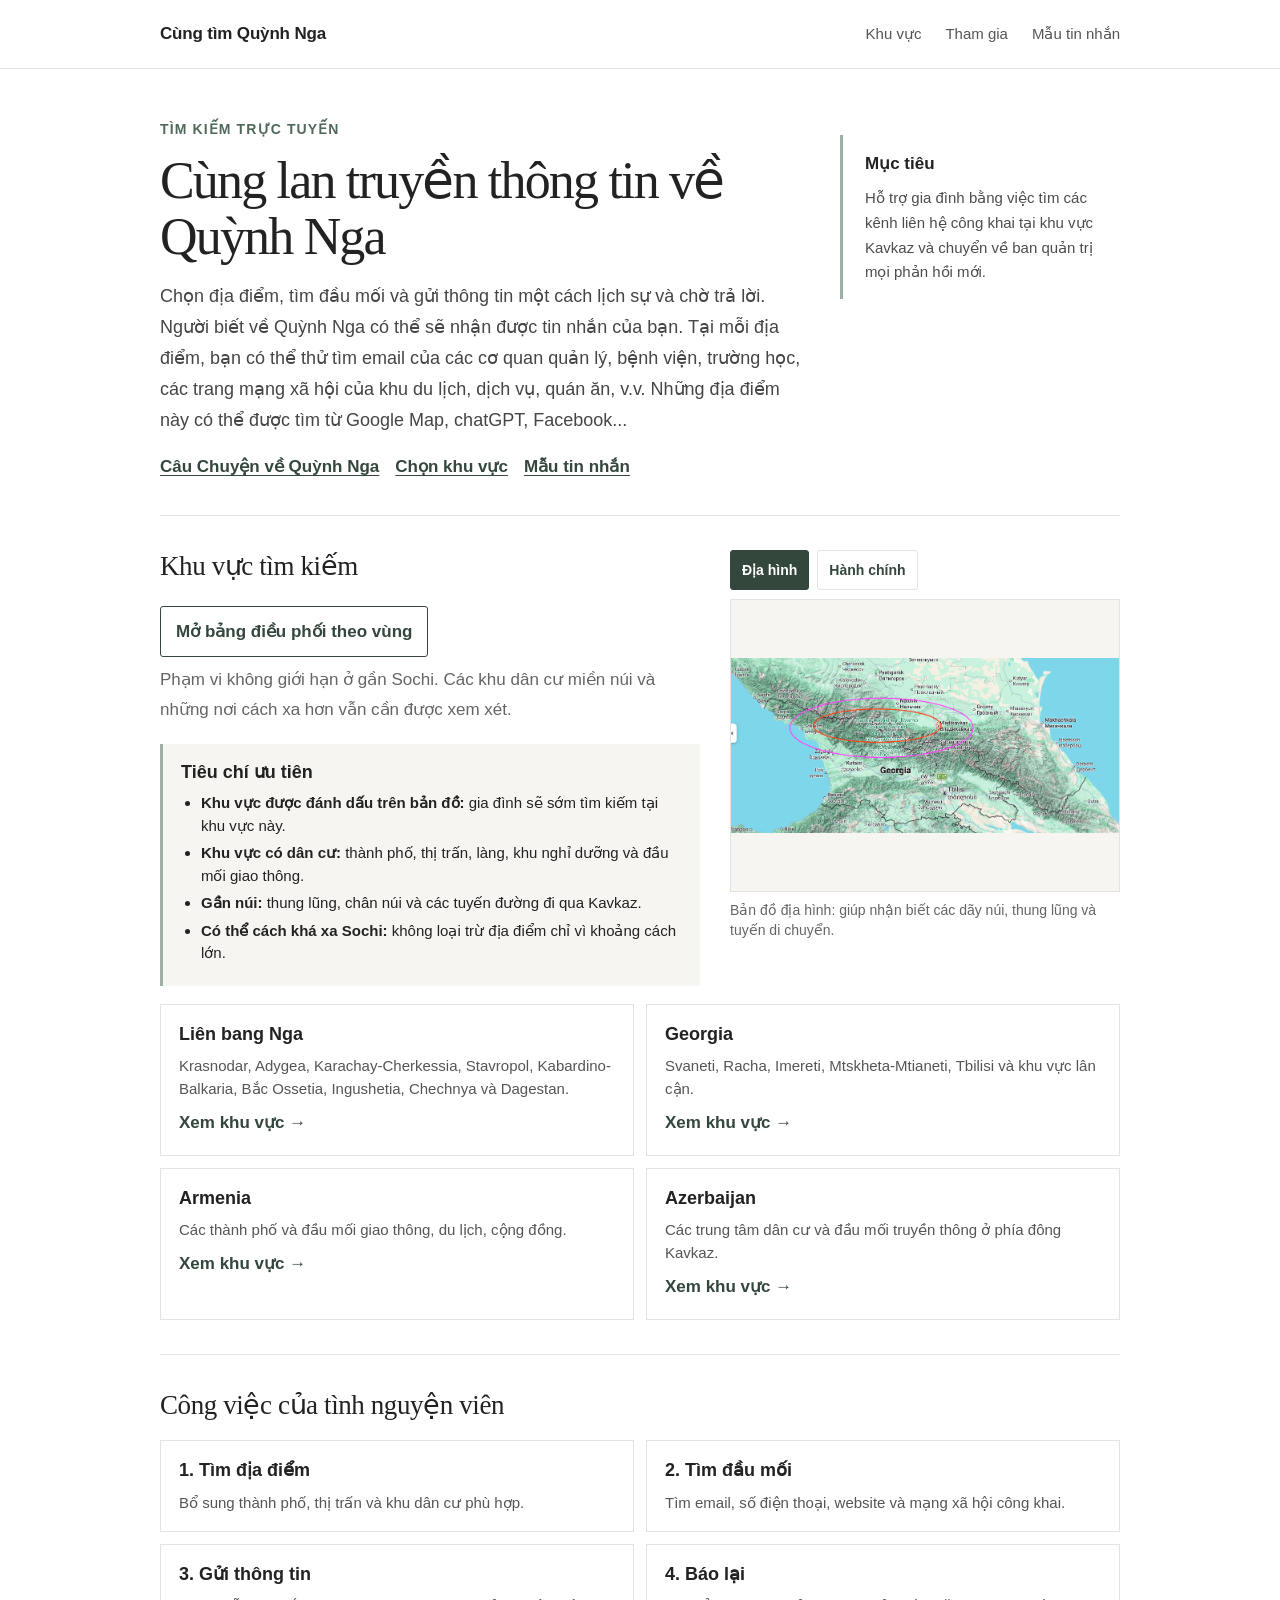
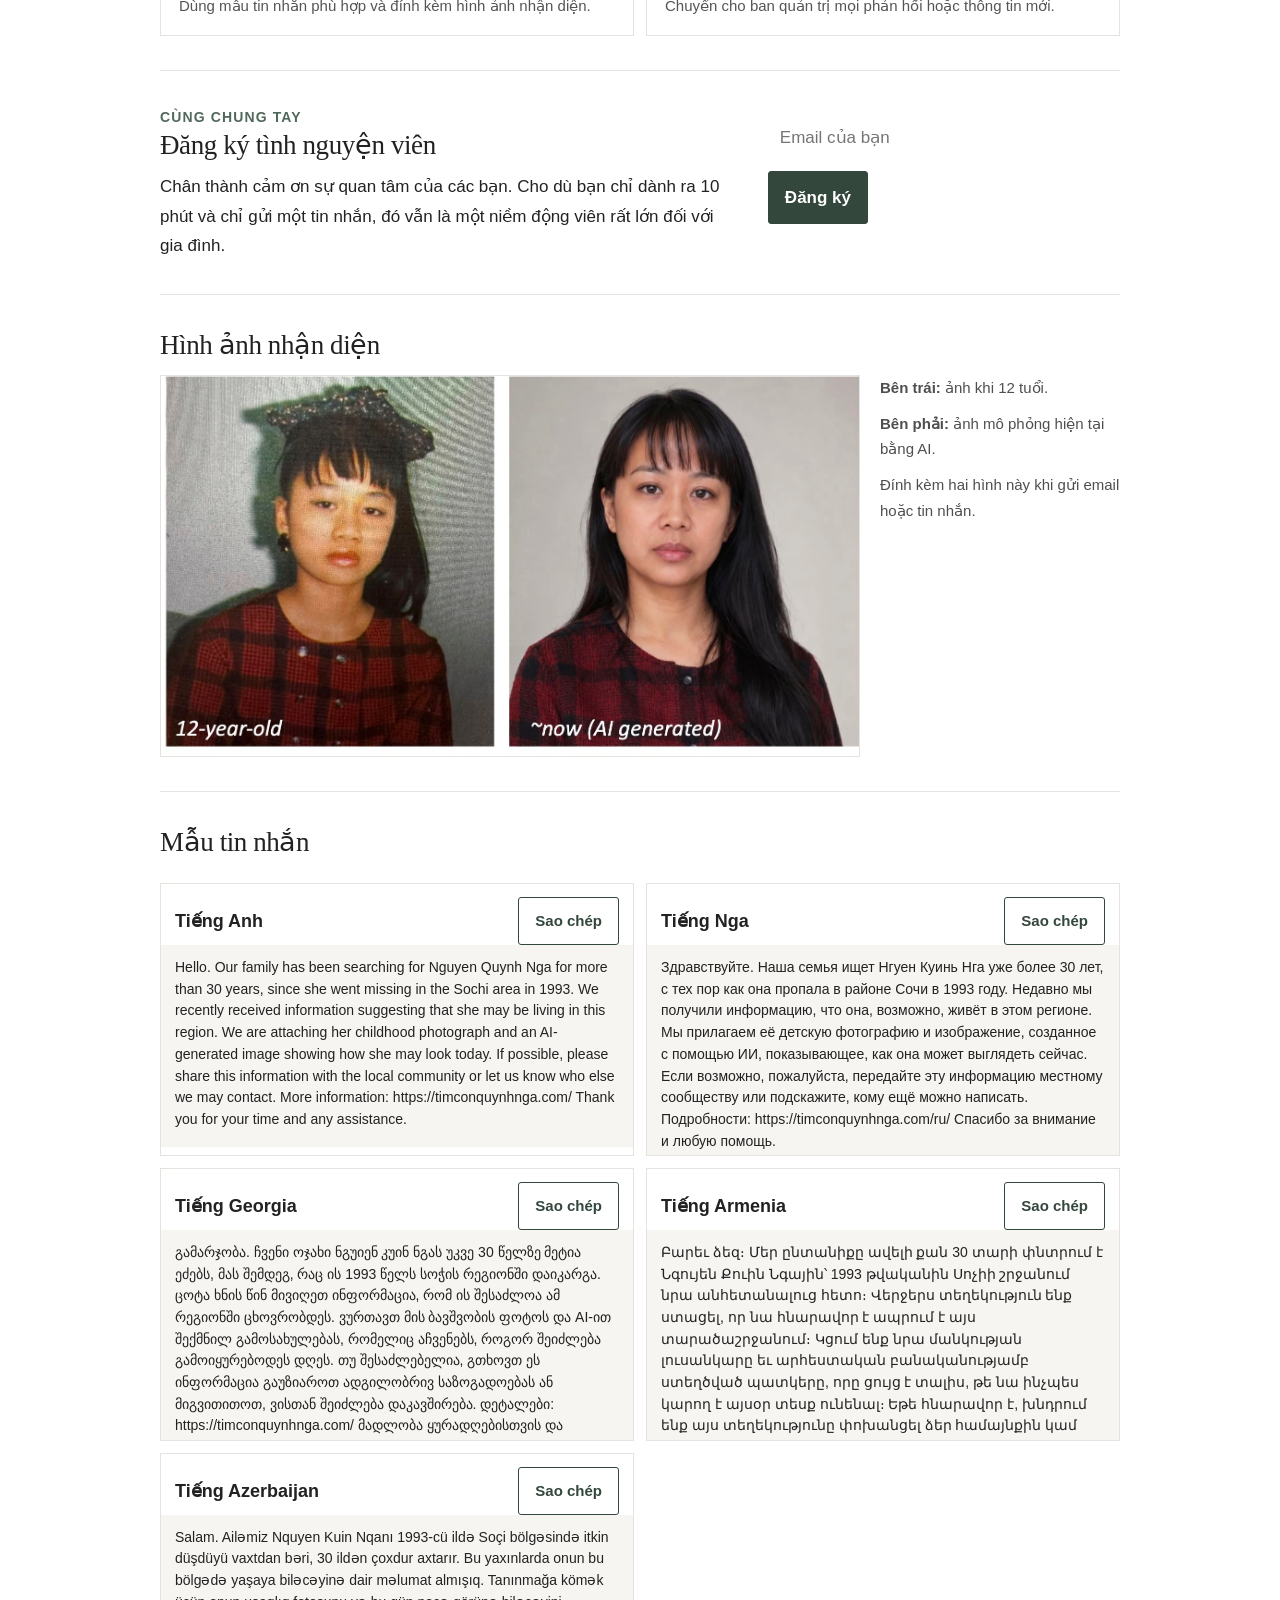
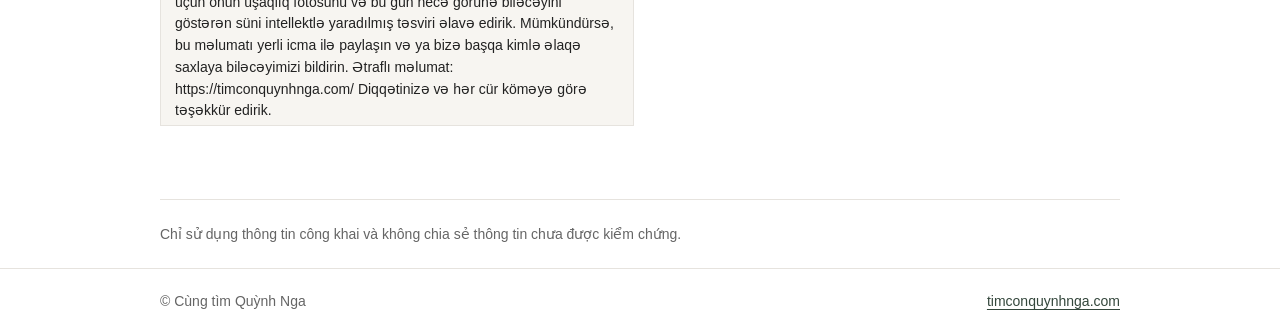
==== commit 3c985b63: "fixx" ====
--- a/index.html
+++ b/index.html
@@ -1,119 +1,128 @@
-<!doctype html>
+<!DOCTYPE html>
+
 <html lang="vi">
 <head>
-  <meta charset="utf-8">
-  <meta name="viewport" content="width=device-width, initial-scale=1">
-  <meta name="description" content="Chiến dịch cộng đồng hỗ trợ lan truyền thông tin tìm kiếm Nguyễn Quỳnh Nga tại khu vực Kavkaz.">
-  <title>Cùng tìm Quỳnh Nga</title>
-  <link rel="stylesheet" href="styles.css">
+<meta charset="utf-8"/>
+<meta content="width=device-width, initial-scale=1" name="viewport"/>
+<meta content="Chiến dịch cộng đồng hỗ trợ lan truyền thông tin tìm kiếm Nguyễn Quỳnh Nga tại khu vực Kavkaz." name="description"/>
+<title>Cùng tìm Quỳnh Nga</title>
+<link href="styles.css" rel="stylesheet"/>
 </head>
 <body>
-  <a class="skip-link" href="#main">Bỏ qua điều hướng</a>
-
-  <header class="site-header">
-    <div class="page header-inner">
-      <a class="site-name" href="index.html">Cùng tìm Quỳnh Nga</a>
-      <nav aria-label="Điều hướng chính">
-        <a href="#khu-vuc">Khu vực</a>
-        <a href="#tinh-nguyen">Tham gia</a>
-        <a href="#dang-ky">Đăng ký</a>
-        <a href="#mau-thu">Mẫu tin nhắn</a>
-      </nav>
-    </div>
-  </header>
-
-  <main id="main" class="page">
-    <section class="intro" id="top">
-      <div class="intro-copy">
-        <p class="kicker">Tìm kiếm trực tuyến</p>
-        <h1>Cùng lan truyền thông tin về Quỳnh Nga</h1>
-        <p class="intro-text">Chọn địa điểm, tìm đầu mối và gửi thông tin một cách lịch sự, có theo dõi. Người biết về Quỳnh Nga có thể sẽ nhận được tin nhắn của bạn. Tại mỗi địa điểm, bạn có thể thử tìm email của các cơ quan quản lý, bệnh viện, trường học, các trang mạng xã hội của khu du lịch, dịch vụ, quán ăn, v.v.</p>
-        <div class="links-row">
-          <a href="https://timconquynhnga.com/" target="_blank" rel="noopener">Câu chuyện về Quỳnh Nga</a>
-          <a href="#khu-vuc">Chọn khu vực</a>
-          <a href="#mau-thu">Mẫu tin nhắn</a>
-        </div>
-      </div>
-      <aside class="intro-note">
-        <strong>Mục tiêu</strong>
-        <p>Hỗ trợ gia đình bằng việc tìm các kênh liên hệ công khai tại khu vực Kavkaz và chuyển về ban quản trị mọi phản hồi mới.</p>
-      </aside>
-    </section>
-
-    <section id="khu-vuc">
-      <div class="section-title-row">
-        <div>
-          <h2>Khu vực tìm kiếm</h2>
-          <p class="section-lead">Chọn một quốc gia để xem thành phố, dân số, khoảng cách từ Sochi và bảng đầu mối. Mỗi khu vực, thành phố sẽ có một bảng thông tin riêng đang đợi bạn điền thêm thông tin và các nơi có thể liên lạc.</p>
-        </div><p>
-        <figure class="mountain-map">
-          <img src="assets/khu-vuc-nui-tim-kiem.png" alt="Bản đồ địa hình khu vực núi Kavkaz quanh Sochi và Georgia" loading="lazy">
-          <img src="assets/ban-do-hanh-chinh-kavkaz.png" alt="Bản đồ hành chính khu vực núi Kavkaz quanh Sochi và Georgia" loading="lazy">
-        </figure>
-      </div>
-
-      <div class="country-grid compact-grid">
-        <article class="country-card">
-          <h3>Liên bang Nga</h3>
-          <p>Krasnodar, Adygea, Karachay-Cherkessia, Stavropol, Kabardino-Balkaria, Bắc Ossetia, Ingushetia, Chechnya và Dagestan.</p>
-          <a class="card-link" href="nga.html">Xem khu vực</a>
-        </article>
-        <article class="country-card">
-          <h3>Georgia</h3>
-          <p>Svaneti, Racha, Imereti, Mtskheta-Mtianeti, Tbilisi và khu vực lân cận.</p>
-          <a class="card-link" href="georgia.html">Xem khu vực</a>
-        </article>
-        <article class="country-card">
-          <h3>Armenia</h3>
-          <p>Các thành phố và đầu mối giao thông, du lịch, cộng đồng.</p>
-          <a class="card-link" href="armenia.html">Xem khu vực</a>
-        </article>
-        <article class="country-card">
-          <h3>Azerbaijan</h3>
-          <p>Các trung tâm dân cư và đầu mối truyền thông ở phía đông Kavkaz.</p>
-          <a class="card-link" href="azerbaijan.html">Xem khu vực</a>
-        </article>
-      </div>
-    </section>
-
-    <section id="tinh-nguyen">
-      <h2>Công việc của tình nguyện viên</h2>
-      <div class="task-grid compact-grid">
-        <article><h3>1. Tìm địa điểm</h3><p>Bổ sung thành phố, thị trấn và khu dân cư phù hợp.</p></article>
-        <article><h3>2. Tìm đầu mối</h3><p>Tìm email, số điện thoại, website và mạng xã hội công khai.</p></article>
-        <article><h3>3. Gửi thông tin</h3><p>Dùng mẫu tin nhắn phù hợp và đính kèm hình ảnh nhận diện.</p></article>
-        <article><h3>4. Báo lại</h3><p>Chuyển cho ban quản trị mọi phản hồi hoặc thông tin mới.</p></article>
-      </div>
-    </section>
-
-    <section class="volunteer-signup" id="dang-ky">
-      <div>
-        <p class="kicker">Cùng chung tay</p>
-        <h2>Đăng ký tình nguyện viên</h2>
-        <p>Chân thành cảm ơn sự quan tâm của các bạn. Cho dù bạn chỉ dành ra 10 phút và chỉ gửi một tin nhắn, đó vẫn là một niềm động viên rất lớn đối với gia đình.</p>
-      </div>
-      <form class="signup-form" id="volunteerForm" novalidate>
-        <div class="signup-row">
-          <input id="volunteerEmail" name="email" type="email" autocomplete="email" inputmode="email" aria-label="Email đăng ký tình nguyện viên" placeholder="Email của bạn" required>
-          <button type="submit">Đăng ký</button>
-        </div>
-        <p class="form-status" id="volunteerStatus" role="status" aria-live="polite"></p>
-      </form>
-    </section>
-
-    <section class="portrait-section" id="nhan-dien">
-      <h2>Hình ảnh nhận diện</h2>
-      <div class="portrait-card compact-portrait">
-        <img src="assets/quynh-nga-doi-chieu.jpg" alt="Ảnh Nguyễn Quỳnh Nga khi 12 tuổi và ảnh mô phỏng hiện tại bằng AI" loading="lazy">
-        <div class="portrait-copy">
-          <p><strong>Bên trái:</strong> ảnh khi 12 tuổi.</p>
-          <p><strong>Bên phải:</strong> ảnh mô phỏng hiện tại bằng AI.</p>
-          <p>Đính kèm hai hình này khi gửi email hoặc tin nhắn.</p>
-        </div>
-      </div>
-    </section>
-
-    <section id="mau-thu">
+<a class="skip-link" href="#main">Bỏ qua điều hướng</a>
+<header class="site-header">
+<div class="page header-inner">
+<a class="site-name" href="index.html">Cùng tìm Quỳnh Nga</a>
+<nav aria-label="Điều hướng chính">
+<a href="#khu-vuc">Khu vực</a>
+<a href="#tinh-nguyen">Tham gia</a>
+<a href="#mau-thu">Mẫu tin nhắn</a>
+</nav>
+</div>
+</header>
+<main class="page" id="main">
+<section class="intro" id="top">
+<div class="intro-copy">
+<p class="kicker">Tìm kiếm trực tuyến</p>
+<h1>Cùng lan truyền thông tin về Quỳnh Nga</h1>
+<p class="intro-text">Chọn địa điểm, tìm đầu mối và gửi thông tin một cách lịch sự và chờ trả lời. Người biết về Quỳnh Nga có thể sẽ nhận được tin nhắn của bạn. Tại mỗi địa điểm, bạn có thể thử tìm email của các cơ quan quản lý, bệnh viện, trường học, các trang mạng xã hội của khu du lịch, dịch vụ, quán ăn, v.v. Những địa điểm này có thể được tìm từ Google Map, chatGPT, Facebook...</p>
+<div class="links-row">
+<a href="https://timconquynhnga.com/" rel="noopener" target="_blank">Câu Chuyện về Quỳnh Nga</a>
+<a href="#khu-vuc">Chọn khu vực</a>
+<a href="#mau-thu">Mẫu tin nhắn</a>
+</div>
+</div>
+<aside class="intro-note">
+<strong>Mục tiêu</strong>
+<p>Hỗ trợ gia đình bằng việc tìm các kênh liên hệ công khai tại khu vực Kavkaz và chuyển về ban quản trị mọi phản hồi mới.</p>
+</aside>
+</section>
+<section id="khu-vuc">
+<div class="search-area-layout">
+<div>
+<h2>Khu vực tìm kiếm</h2><p><a class="sheet-button coordination-sheet-link" href="https://docs.google.com/spreadsheets/d/1DAV6M4gP-TxoiLR1mEzdmHKeKw-CepYrpsoImZT8Uk8/edit" rel="noopener" target="_blank">Mở bảng điều phối theo vùng</a></p>
+<p class="section-lead">Phạm vi không giới hạn ở gần Sochi. Các khu dân cư miền núi và những nơi cách xa hơn vẫn cần được xem xét.</p>
+<div aria-labelledby="priority-title" class="priority-box">
+<h3 id="priority-title">Tiêu chí ưu tiên</h3>
+<ul>
+<li><strong>Khu vực được đánh dấu trên bản đồ:</strong> gia đình sẽ sớm tìm kiếm tại khu vực này.</li>
+<li><strong>Khu vực có dân cư:</strong> thành phố, thị trấn, làng, khu nghỉ dưỡng và đầu mối giao thông.</li>
+<li><strong>Gần núi:</strong> thung lũng, chân núi và các tuyến đường đi qua Kavkaz.</li>
+<li><strong>Có thể cách khá xa Sochi:</strong> không loại trừ địa điểm chỉ vì khoảng cách lớn.</li>
+</ul>
+</div>
+</div>
+<div class="map-switcher" data-map-switcher="">
+<div aria-label="Chọn loại bản đồ" class="map-switcher-controls" role="group">
+<button aria-pressed="true" class="map-toggle is-active" data-map="terrain" type="button">Địa hình</button>
+<button aria-pressed="false" class="map-toggle" data-map="admin" type="button">Hành chính</button>
+</div>
+<figure class="search-map" data-map-panel="terrain">
+<img alt="Bản đồ địa hình khu vực núi Kavkaz quanh Sochi và Georgia" loading="lazy" src="assets/khu-vuc-nui-tim-kiem.png"/>
+<figcaption>Bản đồ địa hình: giúp nhận biết các dãy núi, thung lũng và tuyến di chuyển.</figcaption>
+</figure>
+<figure class="search-map" data-map-panel="admin" hidden="">
+<img alt="Bản đồ hành chính Bắc Kavkaz, Georgia, Armenia và Azerbaijan" loading="lazy" src="assets/ban-do-hanh-chinh-kavkaz.png"/>
+<figcaption>Bản đồ hành chính: giúp đối chiếu vùng, nước cộng hòa và các trung tâm dân cư.</figcaption>
+</figure>
+</div>
+</div>
+<div class="country-grid compact-grid">
+<article class="country-card">
+<h3>Liên bang Nga</h3>
+<p>Krasnodar, Adygea, Karachay-Cherkessia, Stavropol, Kabardino-Balkaria, Bắc Ossetia, Ingushetia, Chechnya và Dagestan.</p>
+<a class="card-link" href="nga.html">Xem khu vực</a>
+</article>
+<article class="country-card">
+<h3>Georgia</h3>
+<p>Svaneti, Racha, Imereti, Mtskheta-Mtianeti, Tbilisi và khu vực lân cận.</p>
+<a class="card-link" href="georgia.html">Xem khu vực</a>
+</article>
+<article class="country-card">
+<h3>Armenia</h3>
+<p>Các thành phố và đầu mối giao thông, du lịch, cộng đồng.</p>
+<a class="card-link" href="armenia.html">Xem khu vực</a>
+</article>
+<article class="country-card">
+<h3>Azerbaijan</h3>
+<p>Các trung tâm dân cư và đầu mối truyền thông ở phía đông Kavkaz.</p>
+<a class="card-link" href="azerbaijan.html">Xem khu vực</a>
+</article>
+</div>
+</section>
+<section id="tinh-nguyen">
+<h2>Công việc của tình nguyện viên</h2>
+<div class="task-grid compact-grid">
+<article><h3>1. Tìm địa điểm</h3><p>Bổ sung thành phố, thị trấn và khu dân cư phù hợp.</p></article>
+<article><h3>2. Tìm đầu mối</h3><p>Tìm email, số điện thoại, website và mạng xã hội công khai.</p></article>
+<article><h3>3. Gửi thông tin</h3><p>Dùng mẫu tin nhắn phù hợp và đính kèm hình ảnh nhận diện.</p></article>
+<article><h3>4. Báo lại</h3><p>Chuyển cho ban quản trị mọi phản hồi hoặc thông tin mới.</p></article>
+</div>
+</section>
+<section class="volunteer-signup" id="dang-ky">
+<div>
+<p class="kicker">Cùng chung tay</p>
+<h2>Đăng ký tình nguyện viên</h2>
+<p>Chân thành cảm ơn sự quan tâm của các bạn. Cho dù bạn chỉ dành ra 10 phút và chỉ gửi một tin nhắn, đó vẫn là một niềm động viên rất lớn đối với gia đình.</p>
+</div>
+<form class="volunteer-email-form" id="volunteer-form">
+<input aria-label="Email đăng ký tình nguyện viên" autocomplete="email" id="volunteer-email" inputmode="email" name="email" placeholder="Email của bạn" required="" type="email"/>
+<button type="submit">Đăng ký</button>
+<p aria-live="polite" class="form-status" id="volunteer-form-status"></p>
+</form>
+</section>
+<section class="portrait-section" id="nhan-dien">
+<h2>Hình ảnh nhận diện</h2>
+<div class="portrait-card compact-portrait">
+<img alt="Ảnh Nguyễn Quỳnh Nga khi 12 tuổi và ảnh mô phỏng hiện tại bằng AI" loading="lazy" src="assets/quynh-nga-doi-chieu.jpg"/>
+<div class="portrait-copy">
+<p><strong>Bên trái:</strong> ảnh khi 12 tuổi.</p>
+<p><strong>Bên phải:</strong> ảnh mô phỏng hiện tại bằng AI.</p>
+<p>Đính kèm hai hình này khi gửi email hoặc tin nhắn.</p>
+</div>
+</div>
+</section>
+ <section id="mau-thu">
       <h2>Mẫu tin nhắn</h2>
       <div class="message-stack compact-messages">
         <article class="message-card">
@@ -139,18 +148,16 @@
       </div>
       <p class="copy-status" id="copyStatus" role="status" aria-live="polite"></p>
     </section>
-
-    <section class="closing compact-closing">
-      <p>Chỉ sử dụng thông tin công khai và không chia sẻ thông tin chưa được kiểm chứng.</p>
-    </section>
-  </main>
-
-  <footer>
-    <div class="page footer-inner">
-      <span>© Cùng tìm Quỳnh Nga</span>
-      <a href="https://timconquynhnga.com/" target="_blank" rel="noopener">timconquynhnga.com</a>
-    </div>
-  </footer>
-  <script src="script.js"></script>
+<section class="closing compact-closing">
+<p>Chỉ sử dụng thông tin công khai và không chia sẻ thông tin chưa được kiểm chứng.</p>
+</section>
+</main>
+<footer>
+<div class="page footer-inner">
+<span>© Cùng tìm Quỳnh Nga</span>
+<a href="https://timconquynhnga.com/" rel="noopener" target="_blank">timconquynhnga.com</a>
+</div>
+</footer>
+<script src="script.js"></script>
 </body>
 </html>
--- a/styles.css
+++ b/styles.css
@@ -155,10 +155,86 @@
 }
 
 
-.signup-form { min-width: min(100%, 360px); }
-.signup-row { display:flex; gap:8px; }
-.signup-row input[type="email"] { min-width:0; flex:1; border:1px solid var(--line); border-radius:3px; padding:10px 12px; font:inherit; background:#fff; }
-.signup-row input[type="email"]:focus { outline:2px solid rgba(81,105,91,.24); border-color:var(--accent); }
-.signup-row button:disabled { opacity:.65; cursor:wait; }
-.form-status { margin:8px 0 0; color:var(--accent-dark); font-size:13px; line-height:1.45; min-height:1.45em; }
-@media (max-width:520px) { .signup-row { flex-direction:column; } .signup-row button { width:100%; } }
+/* Search-area map switcher */
+.search-area-layout {
+  display: grid;
+  grid-template-columns: minmax(0, 1fr) 390px;
+  gap: 30px;
+  align-items: start;
+}
+.priority-box {
+  margin-top: 20px;
+  padding: 16px 18px;
+  background: var(--soft);
+  border-left: 3px solid #9eafa5;
+}
+.priority-box h3 { margin-bottom: 8px; }
+.priority-box ul { margin: 0; padding-left: 20px; }
+.priority-box li { margin: 5px 0; font-size: 15px; line-height: 1.5; }
+.map-switcher { min-width: 0; }
+.map-switcher-controls {
+  display: flex;
+  gap: 8px;
+  margin-bottom: 9px;
+}
+.map-toggle {
+  padding: 7px 11px;
+  font-size: 14px;
+  border-color: var(--line);
+}
+.map-toggle.is-active {
+  background: var(--accent-dark);
+  color: #fff;
+  border-color: var(--accent-dark);
+}
+.search-map { margin: 0; }
+.search-map[hidden] { display: none; }
+.search-map img {
+  display: block;
+  width: 100%;
+  aspect-ratio: 4 / 3;
+  object-fit: contain;
+  border: 1px solid var(--line);
+  background: var(--soft);
+}
+.search-map figcaption { line-height: 1.4; }
+@media (max-width: 760px) {
+  .search-area-layout { grid-template-columns: 1fr; gap: 20px; }
+  .map-switcher { max-width: 520px; }
+}
+
+.volunteer-email-form {
+  display: flex;
+  align-items: flex-start;
+  gap: 8px;
+  flex-wrap: wrap;
+  max-width: 520px;
+}
+
+.volunteer-email-form input {
+  flex: 1 1 260px;
+  min-width: 0;
+  padding: 11px 12px;
+  border: 1px solid var(--border);
+  border-radius: 3px;
+  font: inherit;
+  background: #fff;
+}
+
+.volunteer-email-form button {
+  padding: 11px 16px;
+  border: 1px solid var(--accent-dark);
+  border-radius: 3px;
+  background: var(--accent-dark);
+  color: #fff;
+  font: inherit;
+  font-weight: 650;
+  cursor: pointer;
+}
+
+.form-status {
+  flex-basis: 100%;
+  min-height: 1.3em;
+  margin: 2px 0 0;
+  font-size: 0.92rem;
+}
